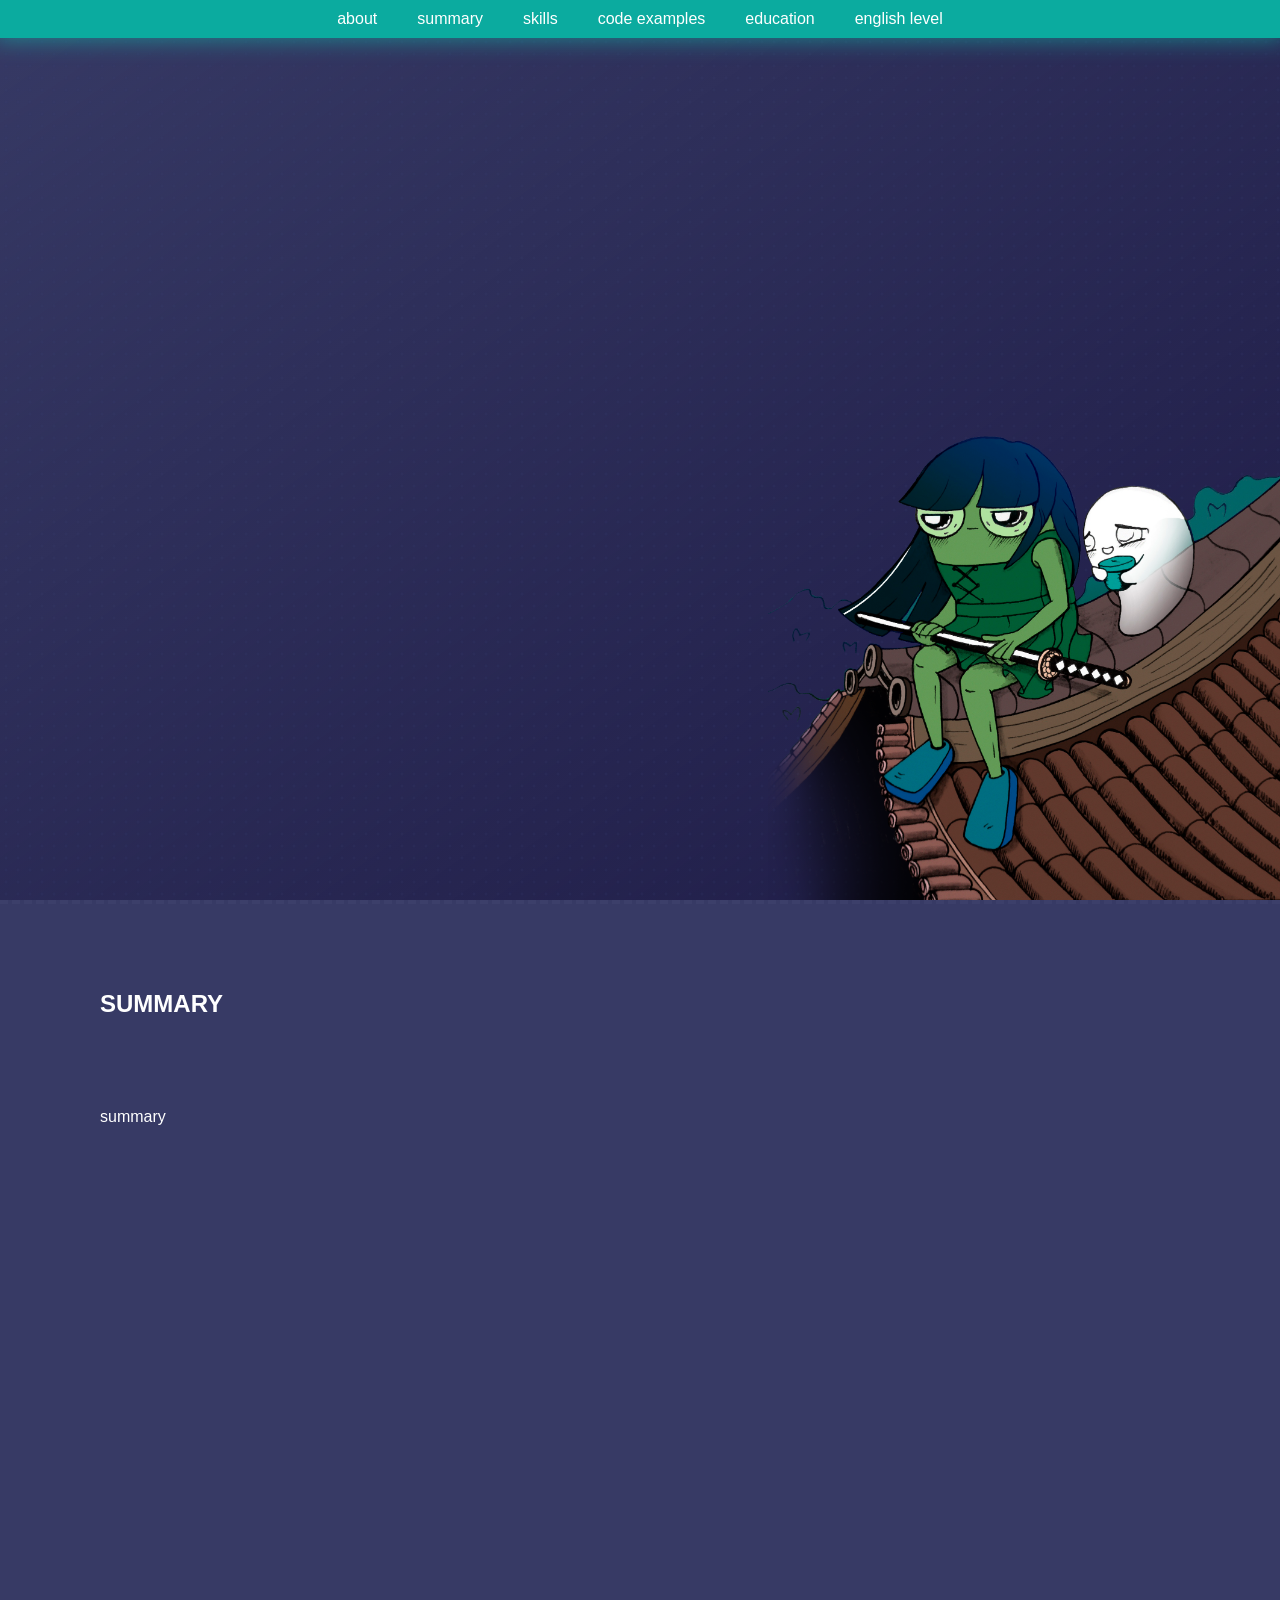
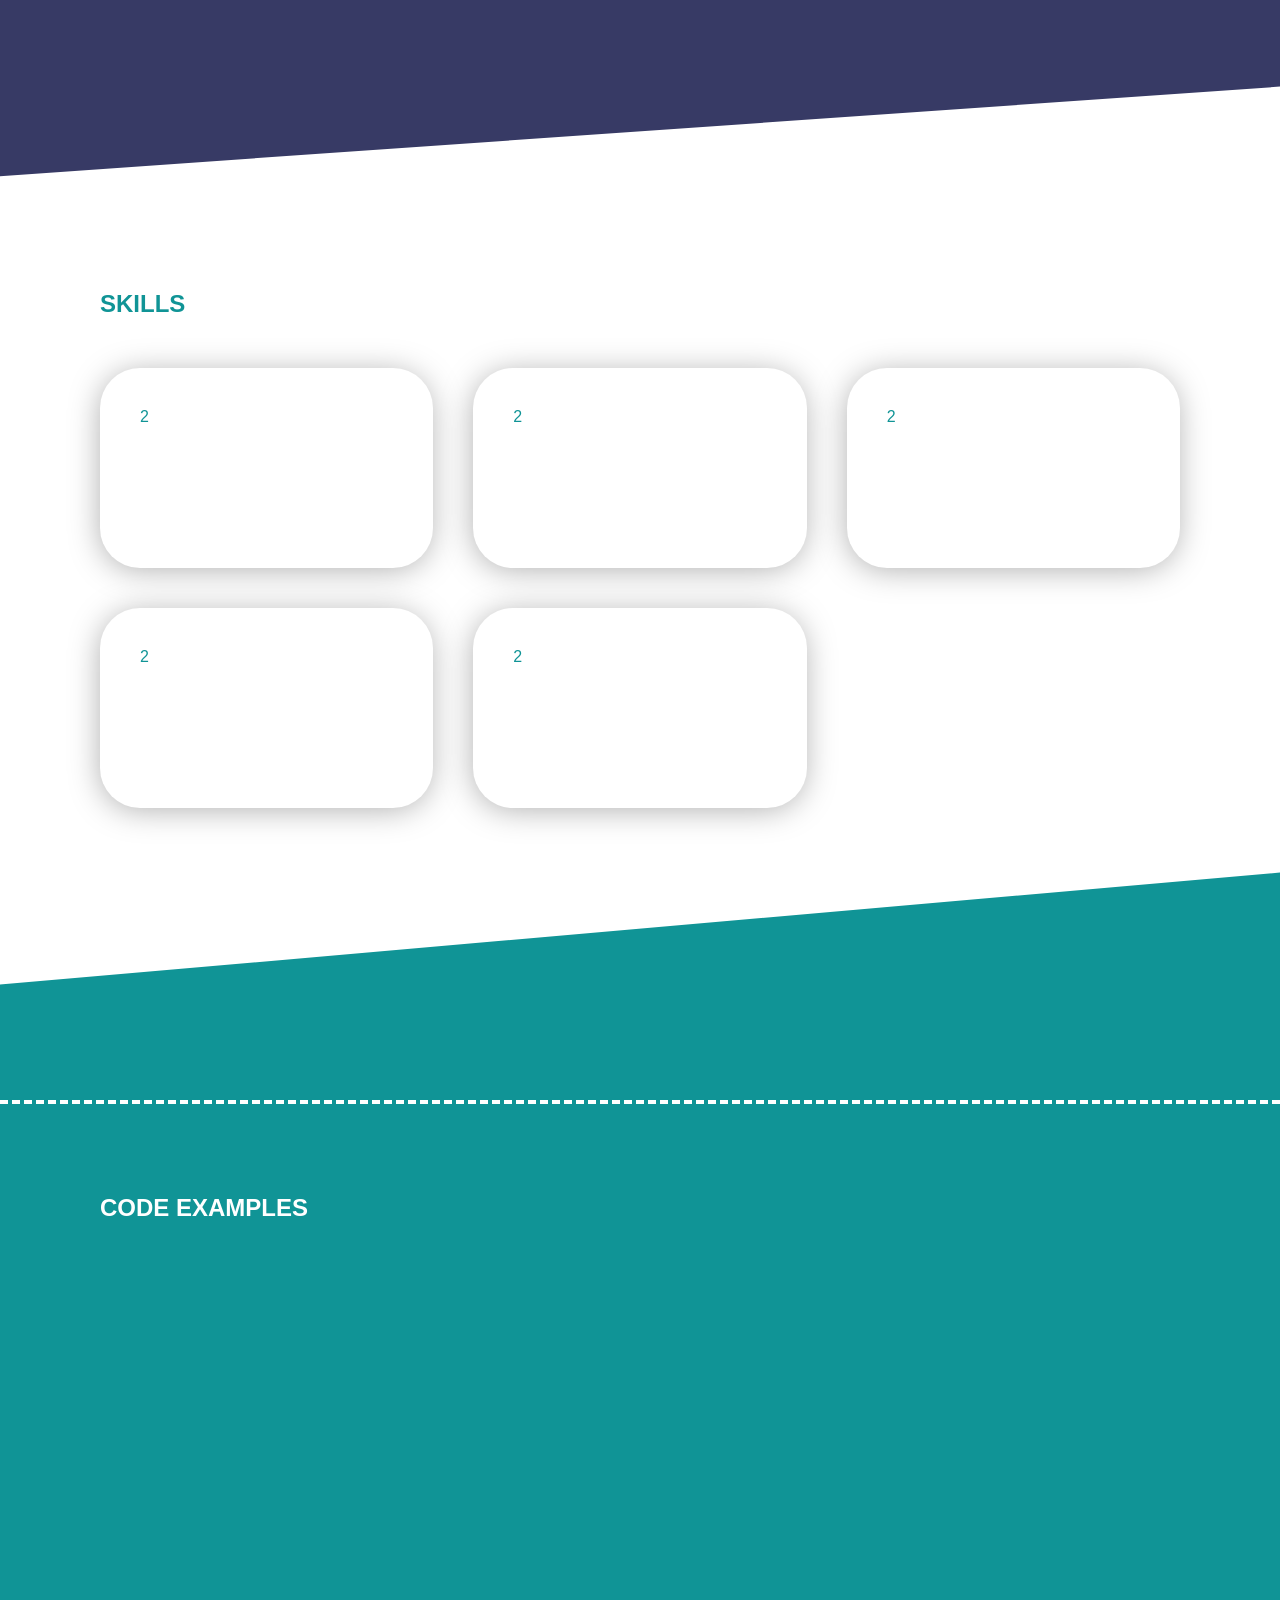
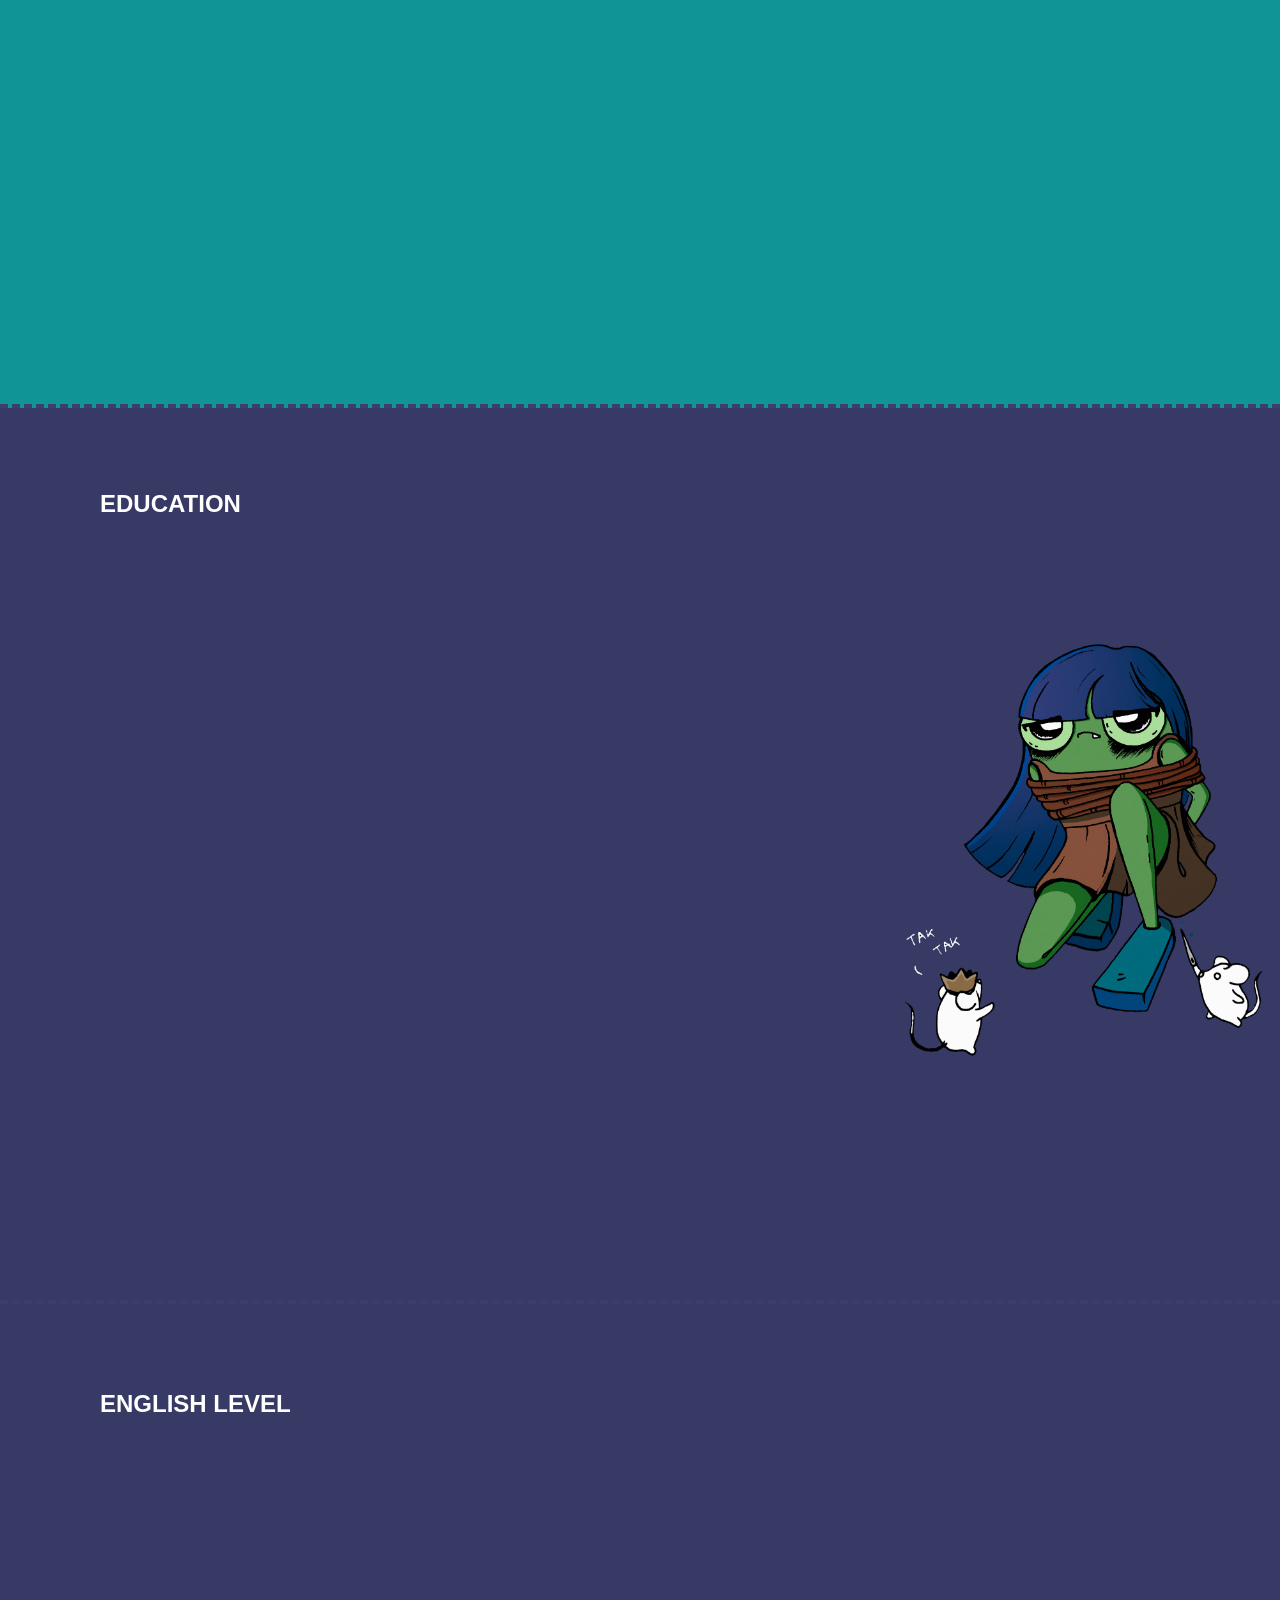
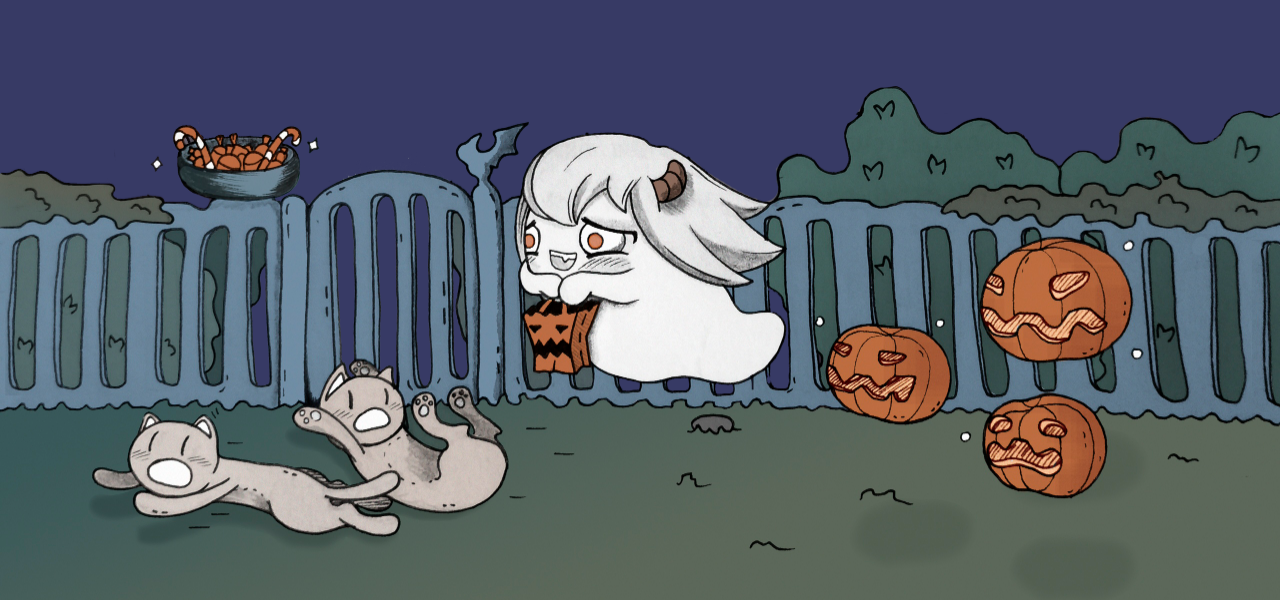
==== index.html @ 1e3cd59a "feat: create all files" ====
<!DOCTYPE html>
<html lang="en">

<head>
  <meta charset="UTF-8">
  <title>Document</title>
  <link rel="stylesheet" href="css/main.css">
  <link rel="stylesheet" href="https://use.fontawesome.com/releases/v5.7.0/css/all.css" integrity="sha384-lZN37f5QGtY3VHgisS14W3ExzMWZxybE1SJSEsQp9S+oqd12jhcu+A56Ebc1zFSJ" crossorigin="anonymous">

</head>

<body>

  <div class="wrapper">
    <menu class="main-menu">
      <a href="#about">about</a>
      <a href="#summary">summary</a>
      <a href="#skills">skills</a>
      <a href="#code-examples">code examples</a>
      <a href="#education">education</a>
      <a href="#english-level">english level</a>
    </menu>
    <a name="about">
      <section class="section section_home">

      </section>

    </a>
    
    <a name="summary">
      <section class="section section_summary" name="summary">
        <h2>summary</h2>
        <p>
          summary
        </p>
      </section>
    </a>
    
    <a name="skills">
      <section class="section section_skills">
        <h2>
          skills
        </h2>
        <ul class="skills">
          
          <li>2</li>
          <li>2</li>
          <li>2</li>
          <li>2</li>
          <li>2</li>
          
          
        </ul>
      </section>
    </a>
    
    <a name="code-examples">
      <section class="section section_code-examples">
        <h2>
          code examples
        </h2>
      </section>
    </a>

    <a name="education">
      <section class="section section_education">
        <h2>
          education
        </h2>
      </section>
    </a>

    <a name="english-level">
      <section class="section section_english-level">
        <h2>
          english level
        </h2>
      </section>
    </a>
  </div>
  <script src="js/index.js"></script>
</body>

</html>
---- css/main.css ----
* {
  margin: 0;
  padding: 0;
  font-family: sans-serif;
  list-style: none;
  text-decoration: none;
}

body {
  min-height: 100vh;
  background: #373a65;
  color: white;
}

body:after {
  content: '';
  position: fixed;
  top:0px;
  display: block;
  width: 100%;
  height: 100%;
  background-image: url(../img/i.png);
  background-size: 12px;
  opacity: 0.5;
  z-index: 0;
}

body:before {
  content: '';
  position: fixed;
  top:0px;
  display: block;
  width: 100%;
  height: 100%;
  background: linear-gradient(to top left,  #1e1b46, rgba(55, 58, 101, 0));
    z-index: 0;
}

.wrapper {
  display: grid;
  grid-template-rows: repeat(6, 100vh);
}

.section {
  position: relative;
  padding: 0px 100px;
  border-bottom: 4px dashed #3c3f6a;
  z-index: 100;
  height: 100vh;
  overflow: hidden;
}

.section h2 {
  margin-top: 90px;
  text-transform: uppercase;
  
}

.section p {
  margin-top: 90px;
}

.section_home {
  display:grid;
  grid-template-rows: 50px 10px;
  
}

.main-menu {
  background: #0bab9f;
  position: fixed;
  right: 0px;
  width: 100%;
  display: flex;
  justify-content: center;
  margin: auto;
  z-index: 5000;
  overflow: hidden;
  box-sizing: border-box;
  -webkit-box-shadow: 0px -5px 24px 6px rgba(0,0,0,0.58);
  -moz-box-shadow: 0px -5px 24px 6px rgba(0,0,0,0.58);
  box-shadow: 0px -5px 24px 6px rgba(0, 255, 213, 0.41);
  }

.main-menu a {
  color: white;
  display: inline-block;
  padding: 10px 20px;
  position: relative;
  overflow: hidden;
}

.main-menu a:hover:after{
  position: absolute;
  bottom: 0px;
  left: 0px;
  content:'';
  display: block;
  background: #00ffd5;
  width: 100%;
  height: 5px;
  
}


.section_home {
  
  background-image: url(../img/img1.png);
  background-size: 40%;
  background-repeat: no-repeat;
  background-position: right bottom;  
}



.section_summary:before{
  position: absolute;
  bottom: -92%;
  left: 0px;
  content:'';
  display: block;
  background: white;
  width: 110%;
  height: 100%;
  transform: rotate(-4deg);
  z-index: 2000;
}

.section_skills {
  position: relative;
  background: white;
  color: #109496;
  border-color: white;
}

.section_skills:after{
  position: absolute;
  bottom: -80%;
  left: -10px;
  content:'';
  display: block;
  background: #109496;
  background-size: 12px;
  background-blend-mode:exclusion;
  width: 120%;
  height: 100%;
  transform: rotate(-5deg);
  z-index: 0;
} 


.skills {
  position: relative;
  margin: auto;
  margin-top: 50px;
  display: grid;
  grid-template-columns: 1fr 1fr 1fr;
  
  column-gap: 40px;
  grid-row-gap: 40px;
  
  z-index: 1000;
}

.skills li {
  background: white;
  display: block;
  height: 200px;
  padding: 40px;
  -webkit-box-shadow: -1px 3px 33px -3px rgba(0,0,0,0.59);
  -moz-box-shadow: -1px 3px 33px -3px rgba(0,0,0,0.59);
  box-shadow: -1px 3px 33px -3px rgba(0, 0, 0, 0.35);
  border-radius: 40px;
  box-sizing: border-box;
  
}


.section_education {
  background-image: url(../img/img3.png);
  background-size: 30%;
  background-repeat: no-repeat;
  background-position: right center; 
  
 
}

.section_english-level {
  background-image: url(../img/img2.png);
  background-size: 100%;
  background-repeat: no-repeat;
  background-position: center bottom;
  border-bottom: none;
}


.section_code-examples {
  border-top: 4px dashed white;
  background: #109496;
}
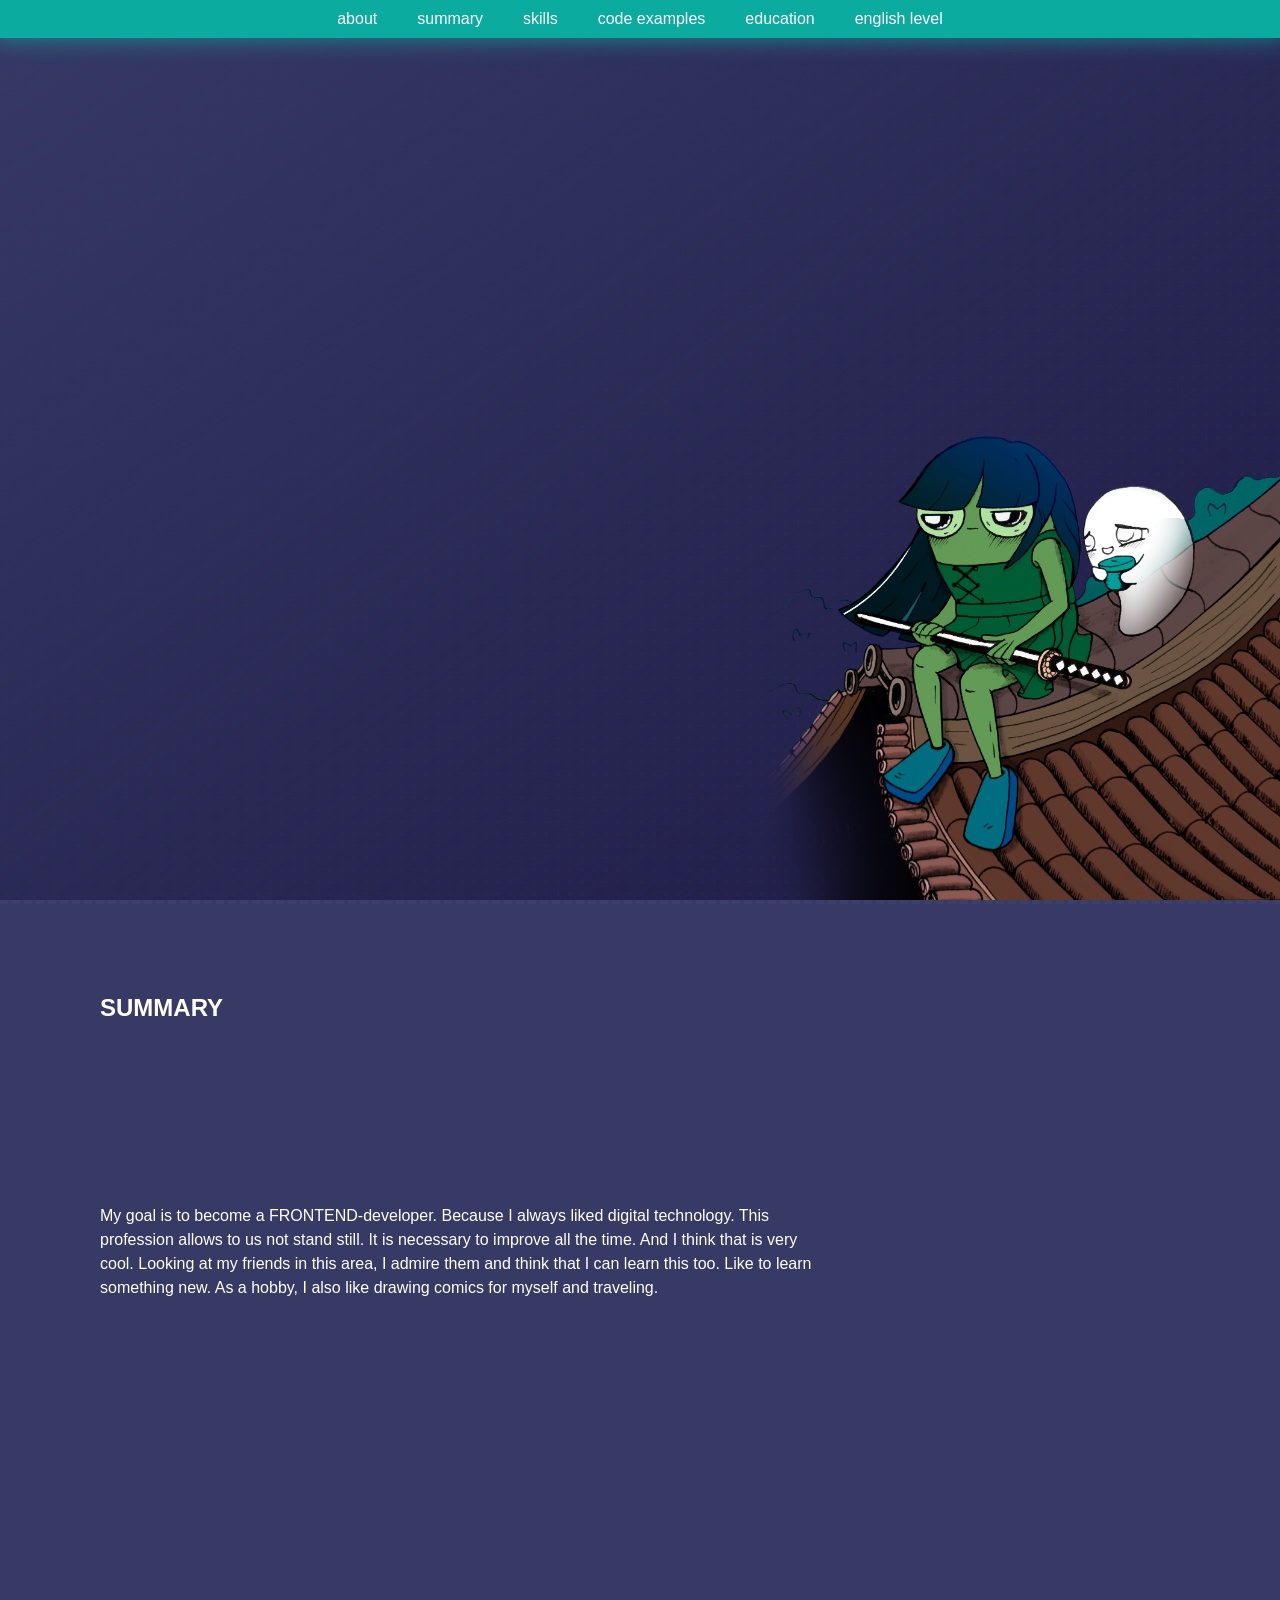
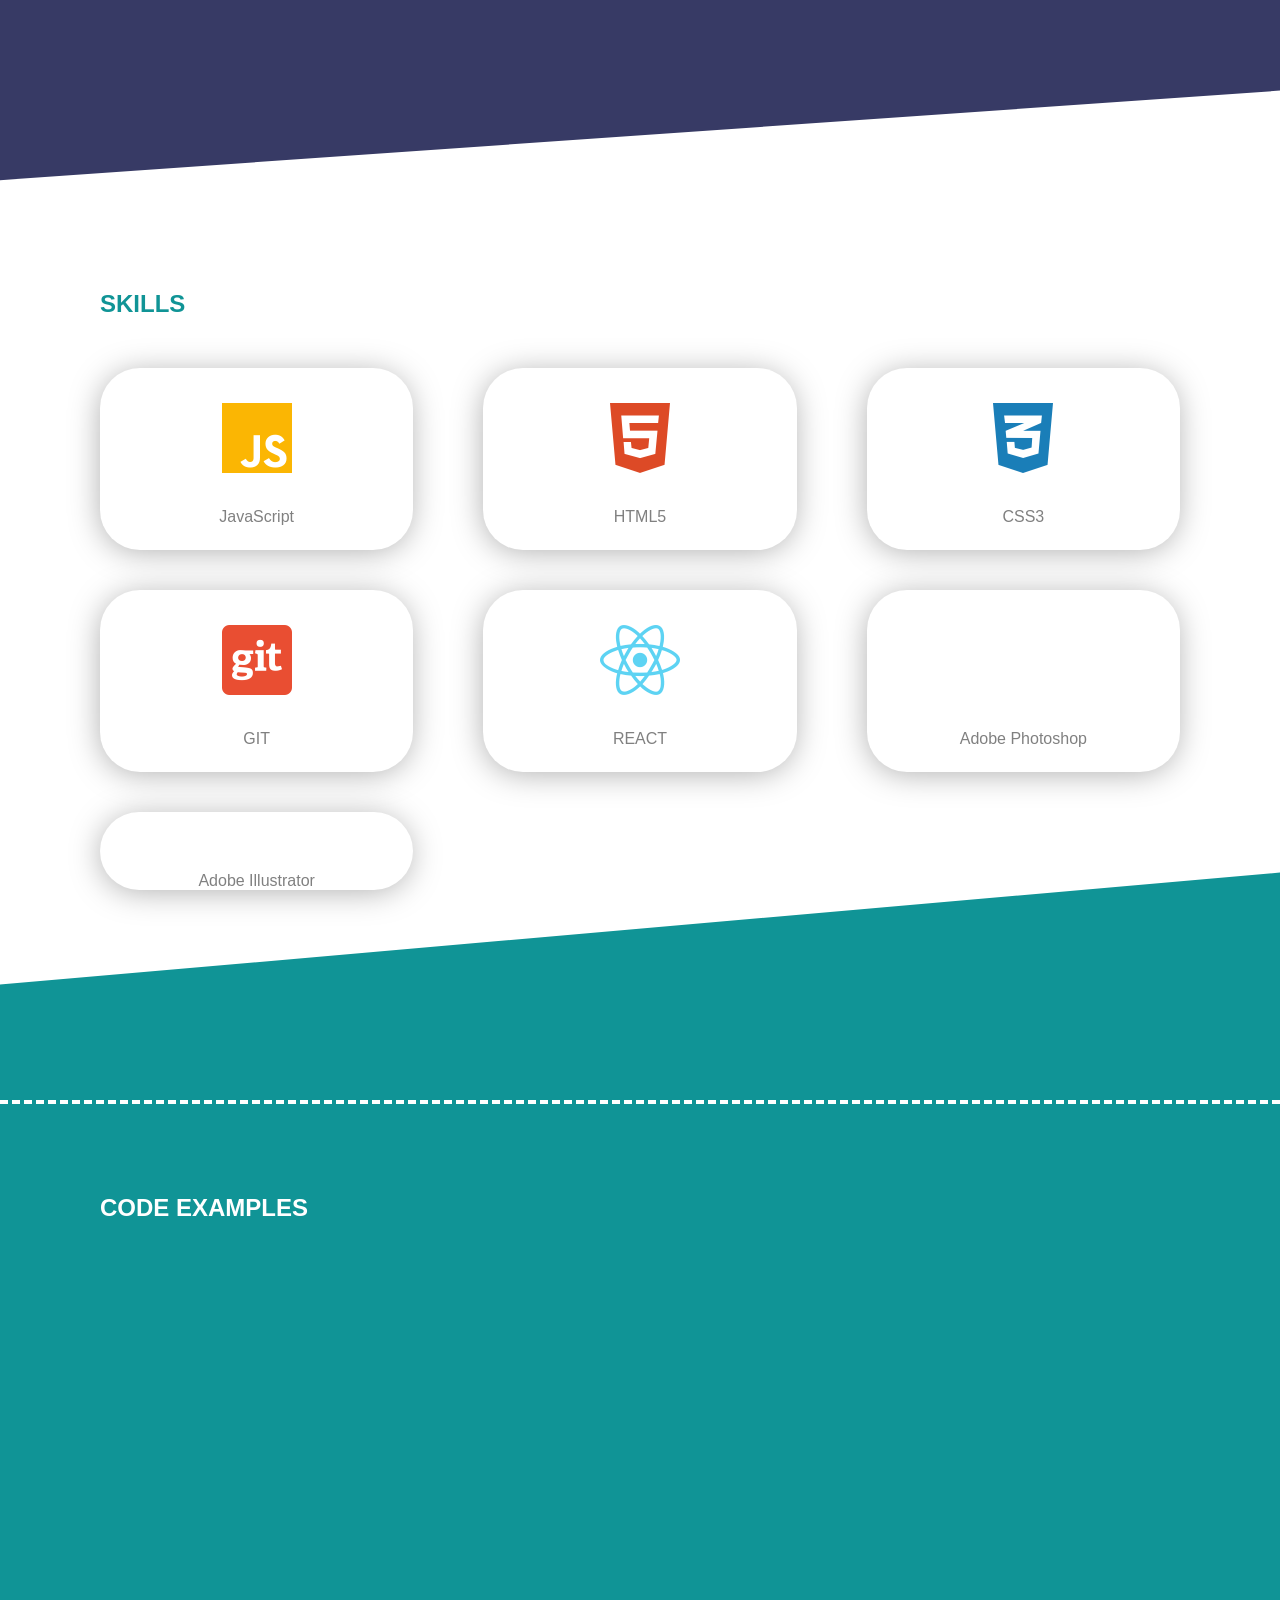
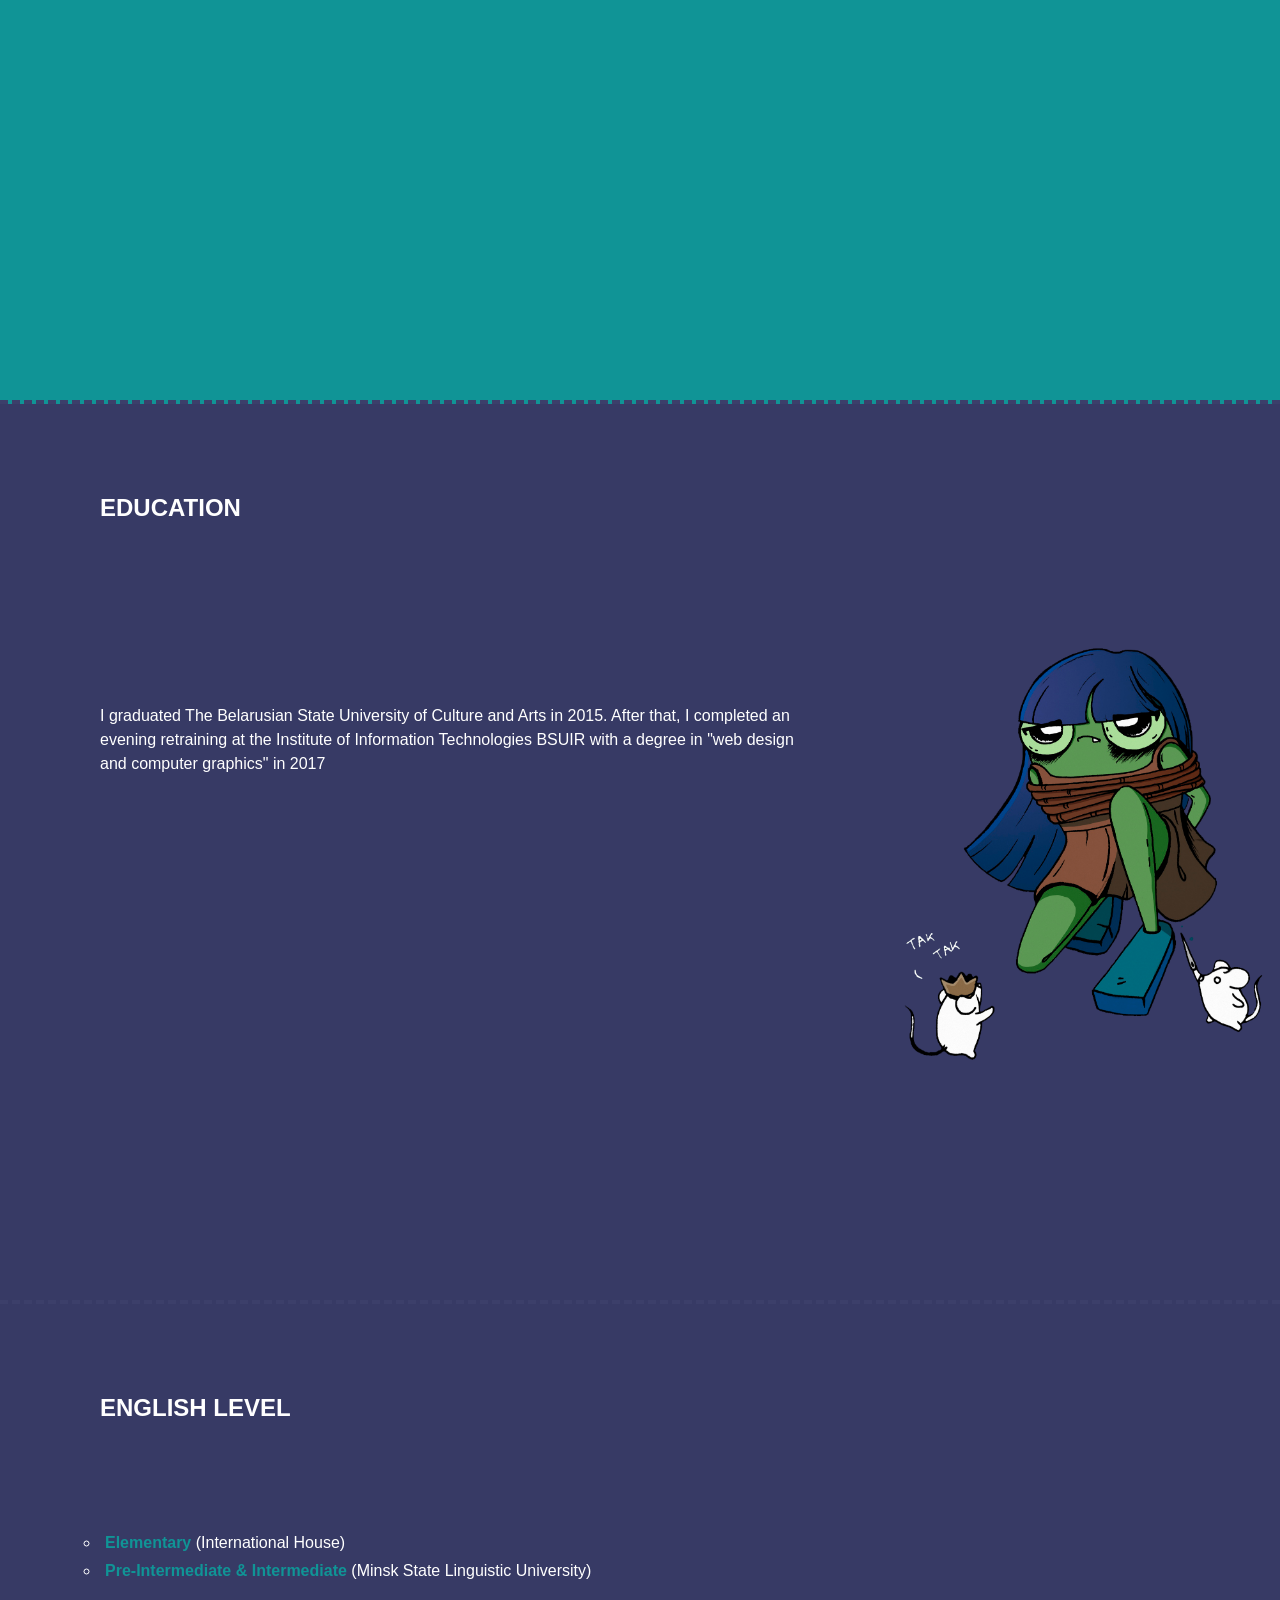
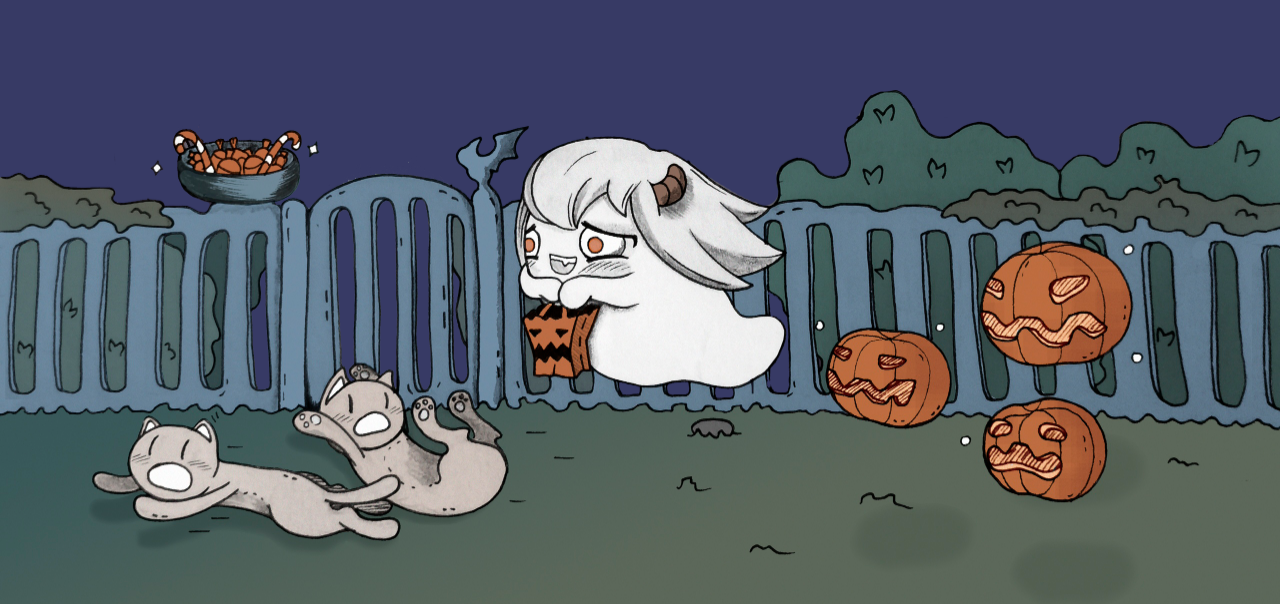
==== commit a75dd15f: "feat: add info about person" ====
--- a/index.html
+++ b/index.html
@@ -6,6 +6,7 @@
   <title>Document</title>
   <link rel="stylesheet" href="css/main.css">
   <link rel="stylesheet" href="https://use.fontawesome.com/releases/v5.7.0/css/all.css" integrity="sha384-lZN37f5QGtY3VHgisS14W3ExzMWZxybE1SJSEsQp9S+oqd12jhcu+A56Ebc1zFSJ" crossorigin="anonymous">
+  <link rel="stylesheet" href="https://use.fontawesome.com/releases/v5.7.2/css/all.css" integrity="sha384-fnmOCqbTlWIlj8LyTjo7mOUStjsKC4pOpQbqyi7RrhN7udi9RwhKkMHpvLbHG9Sr" crossorigin="anonymous">
 
 </head>
 
@@ -26,34 +27,74 @@
       </section>
 
     </a>
-    
+
     <a name="summary">
       <section class="section section_summary" name="summary">
         <h2>summary</h2>
         <p>
-          summary
+          My goal is to become a FRONTEND-developer. Because I always liked digital technology. This profession allows to us not stand still. It is necessary to improve all the time. And I think that is very cool. Looking at my friends in this area, I admire them and think that I can learn this too. Like to learn something new. As a hobby, I also like drawing comics for myself and traveling.
         </p>
       </section>
     </a>
-    
+
     <a name="skills">
       <section class="section section_skills">
         <h2>
           skills
         </h2>
         <ul class="skills">
-          
-          <li>2</li>
-          <li>2</li>
-          <li>2</li>
-          <li>2</li>
-          <li>2</li>
-          
-          
+
+          <li class="skills-li skills-js">
+            <div><i class="fab fa-js"></i>
+            </div>
+            <div>
+              <p>JavaScript</p>
+            </div>
+          </li>
+
+          <li class="skills-li skills-html5">
+            <div><i class="fab fa-html5"></i>
+            </div>
+            <div>
+              <p>HTML5</p>
+            </div>
+          </li>
+          <li class="skills-li skills-css3">
+            <div>
+              <i class="fab fa-css3-alt"></i>
+            </div>
+            <div>
+              <p>CSS3</p>
+            </div>
+          </li>
+          <li class="skills-li skills-git">
+            <div><i class="fab fa-git-square"></i></div>
+            <div>
+              <p>GIT</p>
+            </div>
+          </li>
+          <li class="skills-li skills-react">
+            <div><i class="fab fa-react"></i></div>
+            <div>
+              <p>REACT</p>
+            </div>
+          </li>
+          <li class="skills-li skills-adobeps">
+            <div><i class="fab fa-adobe "></i></div>
+            <div>
+              <p>Adobe Photoshop</p>
+            </div>
+          </li>
+          <li class="skills-li skills-adobei">
+            <div><i class="fab fa-adobe fa-adobe-i"></i></div>
+            <div>
+              <p>Adobe Illustrator</p>
+            </div>
+          </li>
         </ul>
       </section>
     </a>
-    
+
     <a name="code-examples">
       <section class="section section_code-examples">
         <h2>
@@ -67,6 +108,7 @@
         <h2>
           education
         </h2>
+        <p>I graduated The Belarusian State University of Culture and Arts in 2015. After that, I completed an evening retraining at the Institute of Information Technologies BSUIR with a degree in "web design and computer graphics" in 2017</p>
       </section>
     </a>
 
@@ -75,6 +117,10 @@
         <h2>
           english level
         </h2>
+        <ul>
+          <li> <span>Elementary</span> (International House)</li>
+          <li><span>Pre-Intermediate & Intermediate</span> (Minsk State Linguistic University)</li>
+        </ul>
       </section>
     </a>
   </div>
--- a/css/main.css
+++ b/css/main.css
@@ -38,13 +38,12 @@
 
 .wrapper {
   display: grid;
-  grid-template-rows: repeat(6, 100vh);
+  grid-template-rows: 100vh 100vh auto 100vh 100vh 10px;
 }
 
 .section {
   position: relative;
   padding: 0px 100px;
-  border-bottom: 4px dashed #3c3f6a;
   z-index: 100;
   height: 100vh;
   overflow: hidden;
@@ -54,10 +53,6 @@
   margin-top: 90px;
   text-transform: uppercase;
   
-}
-
-.section p {
-  margin-top: 90px;
 }
 
 .section_home {
@@ -112,6 +107,24 @@
 }
 
 
+.section_summary {
+  display: grid;
+  grid-template-columns: 2fr 1fr;
+  grid-template-rows: 1fr 2fr;
+  border-top: 4px dashed #3c3f6a;
+  grid-template-areas: 
+    "h h" 
+    "p .";
+}
+
+.section_summary h2 {
+  grid-area: h;
+}
+
+.section_summary p {
+  grid-area: p;
+  line-height: 1.5;
+}
 
 .section_summary:before{
   position: absolute;
@@ -131,6 +144,7 @@
   background: white;
   color: #109496;
   border-color: white;
+  height: 900px;
 }
 
 .section_skills:after{
@@ -156,34 +170,123 @@
   display: grid;
   grid-template-columns: 1fr 1fr 1fr;
   
-  column-gap: 40px;
+  column-gap: 70px;
   grid-row-gap: 40px;
   
   z-index: 1000;
 }
 
-.skills li {
+.skills-li {
+  overflow: hidden;
   background: white;
-  display: block;
-  height: 200px;
-  padding: 40px;
-  -webkit-box-shadow: -1px 3px 33px -3px rgba(0,0,0,0.59);
-  -moz-box-shadow: -1px 3px 33px -3px rgba(0,0,0,0.59);
+  display: grid;
+  grid-template-columns: 1fr;
+  grid-template-rows: 1fr 0.3fr;
+  justify-content: center;
   box-shadow: -1px 3px 33px -3px rgba(0, 0, 0, 0.35);
   border-radius: 40px;
   box-sizing: border-box;
-  
-}
-
+  cursor: pointer;
+}
+
+.skills-js:hover {
+  box-shadow: -1px 3px 33px -3px #fbb603;
+}
+
+.skills-html5:hover {
+  box-shadow: -1px 3px 33px -3px #dd4a26;
+}
+
+
+.skills-css3:hover {
+  box-shadow: -1px 3px 33px -3px #1a7eb8;
+}
+
+.skills-git:hover {
+  box-shadow: -1px 3px 33px -3px #e94e32;
+}
+
+.skills-react:hover {
+  box-shadow: -1px 3px 33px -3px #5dd3f3;
+}
+
+.skills-adobeps:hover {
+  box-shadow: -1px 3px 33px -3px #29c6eb;
+}
+
+
+.skills-adobei:hover {
+  box-shadow: -1px 3px 33px -3px #f67802;;
+}
+
+
+
+.skills-li div {
+  display: grid;
+  justify-content: center;
+}
+
+.skills i {
+  font-size: 5em;
+  padding: 30px 0px;
+}
+
+.skills p { 
+  color: gray;
+}
+
+
+.skills .fa-js {
+  color: #fbb603;
+}
+
+.skills .fa-html5 {
+  color: #dd4a26;
+}
+
+.skills .fa-css3-alt {
+  color: #1a7eb8;
+}
+
+.skills .fa-git-square {
+  color: #e94e32;
+}
+.skills .fa-react {
+  color: #5dd3f3;
+}
+
+.fa-adobe {
+  color: #29c6eb;
+}
+
+
+.fa-adobe-i {
+  color: #f67802;
+}
 
 .section_education {
   background-image: url(../img/img3.png);
   background-size: 30%;
   background-repeat: no-repeat;
   background-position: right center; 
-  
- 
-}
+  display: grid;
+  grid-template-columns: 2fr 1fr;
+  grid-template-rows: 1fr 2fr;
+  border-top: 4px dashed #3c3f6a;
+  grid-template-areas: 
+    "h h" 
+    "p .";
+}
+
+.section_education h2 {
+  grid-area: h;
+}
+
+.section_education p {
+  grid-area: p;
+  line-height: 1.5;
+}
+
 
 .section_english-level {
   background-image: url(../img/img2.png);
@@ -191,7 +294,38 @@
   background-repeat: no-repeat;
   background-position: center bottom;
   border-bottom: none;
-}
+  border-top: 4px dashed #3c3f6a;
+  display: grid;
+  grid-template-columns: 2fr 1fr;
+  grid-template-rows: 1fr 3fr;
+  border-top: 4px dashed #3c3f6a;
+  grid-template-areas: 
+    "h h" 
+    "ul .";
+}
+
+.section_english-level h2 {
+  grid-area: h;
+}
+
+.section_english-level ul {
+  grid-area: ul;
+}
+
+.section_english-level li {
+  
+  list-style: circle;
+  padding: 5px; 
+}
+
+.section_english-level li span {
+  
+  color: #109496;
+  font-weight: 900;
+}
+
+
+
 
 
 .section_code-examples {
@@ -201,5 +335,42 @@
 
 
 
-
-
+@media screen and (max-width: 800px) {
+    .section {
+  padding: 0px 50px;
+}
+  
+  .skills {
+    grid-template-columns: 1fr 1fr ;
+  }
+  
+  .section_skills {
+ 
+  height: 1100px;
+}
+  
+}
+
+
+@media screen and (max-width: 600px) {
+  
+
+  
+  .skills {
+    grid-template-columns: 1fr ;
+  }
+  
+  .section_skills {
+ 
+  height: 1750px;
+}
+  
+  .section {
+  padding: 0px 50px;
+}
+  
+}
+
+
+
+
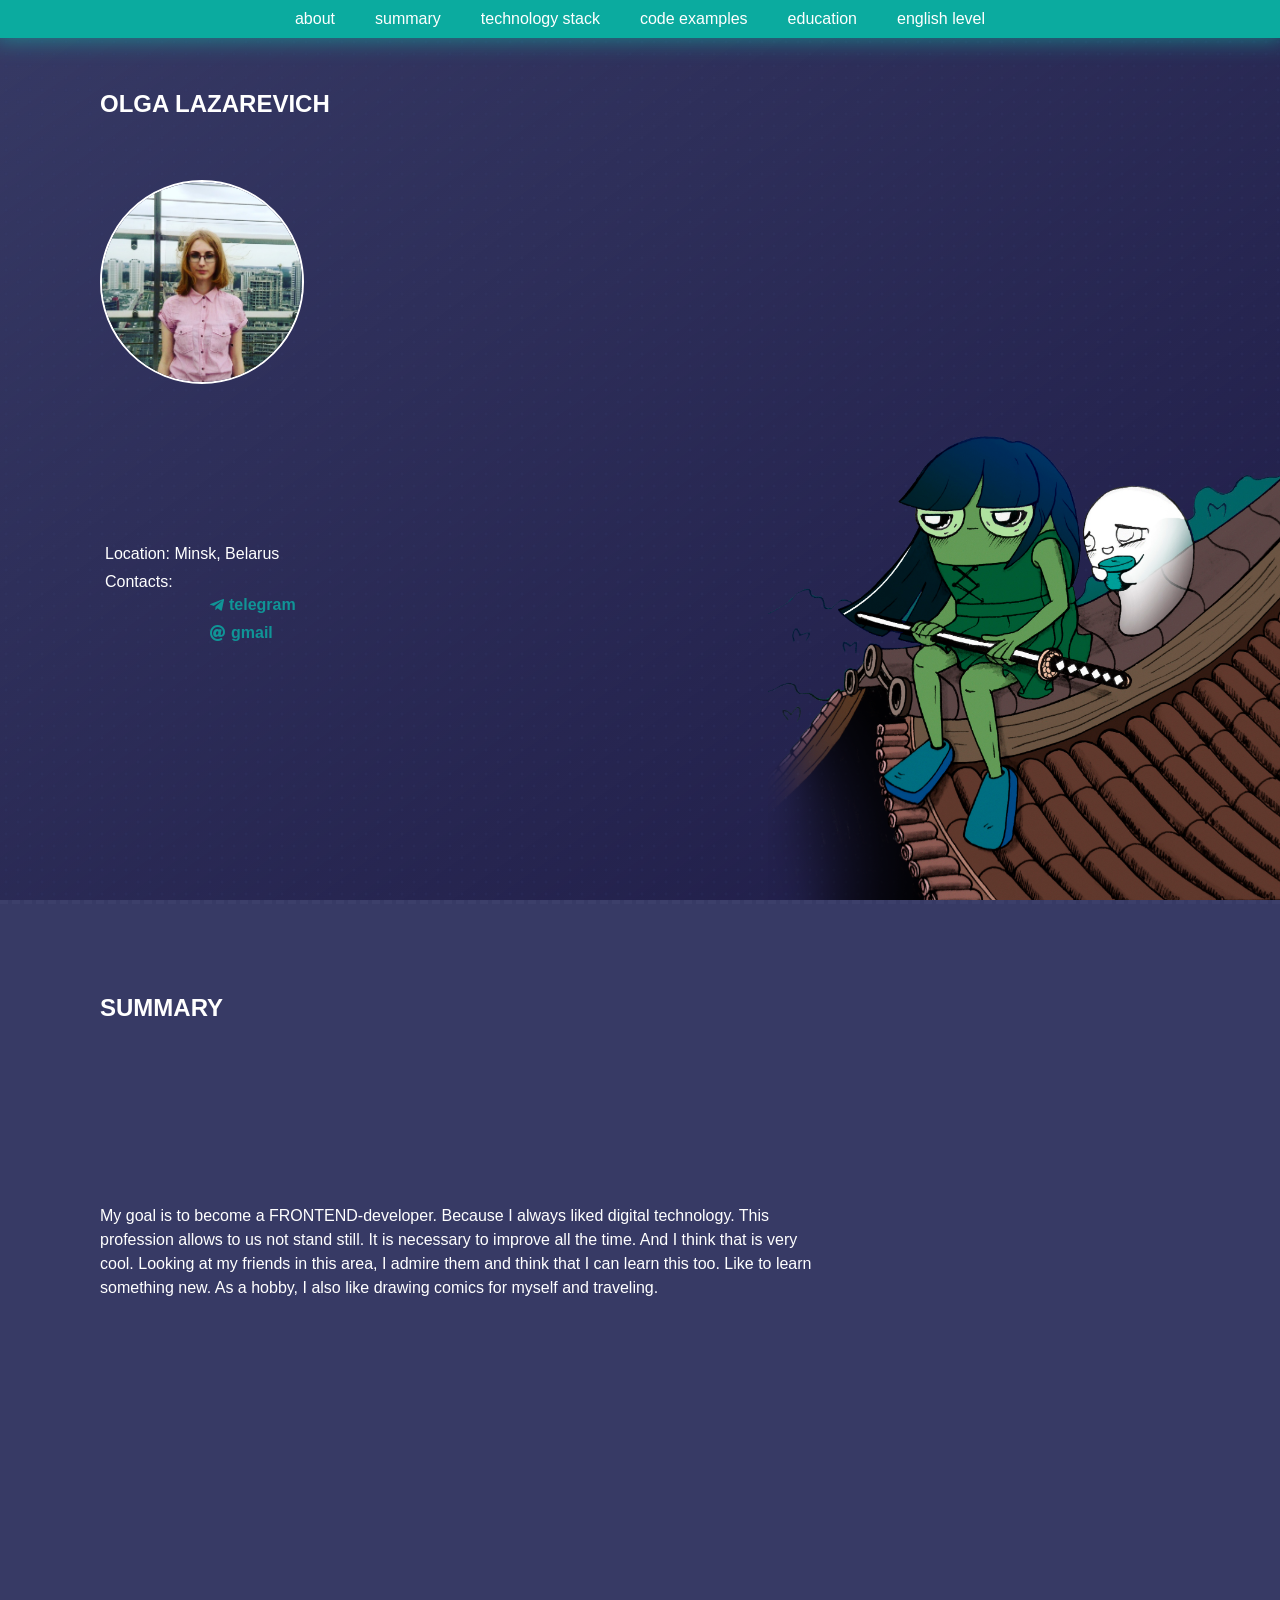
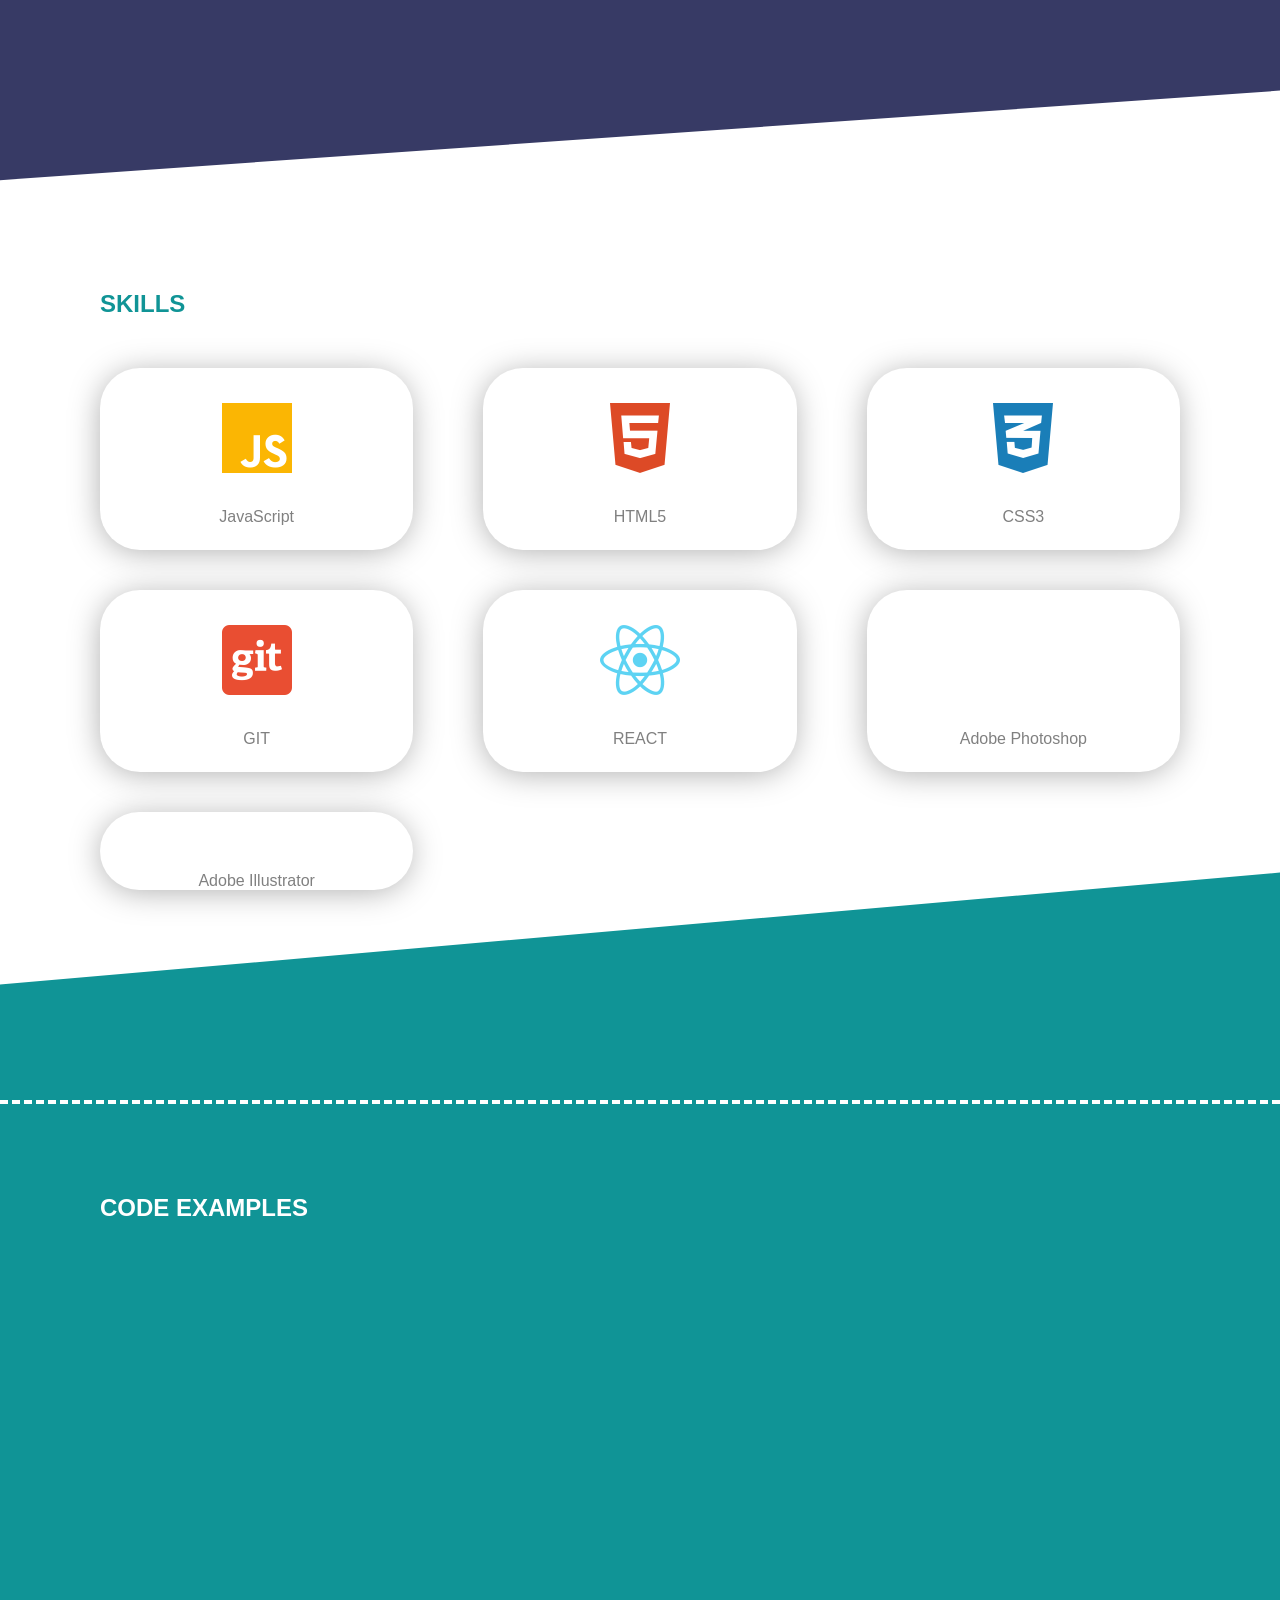
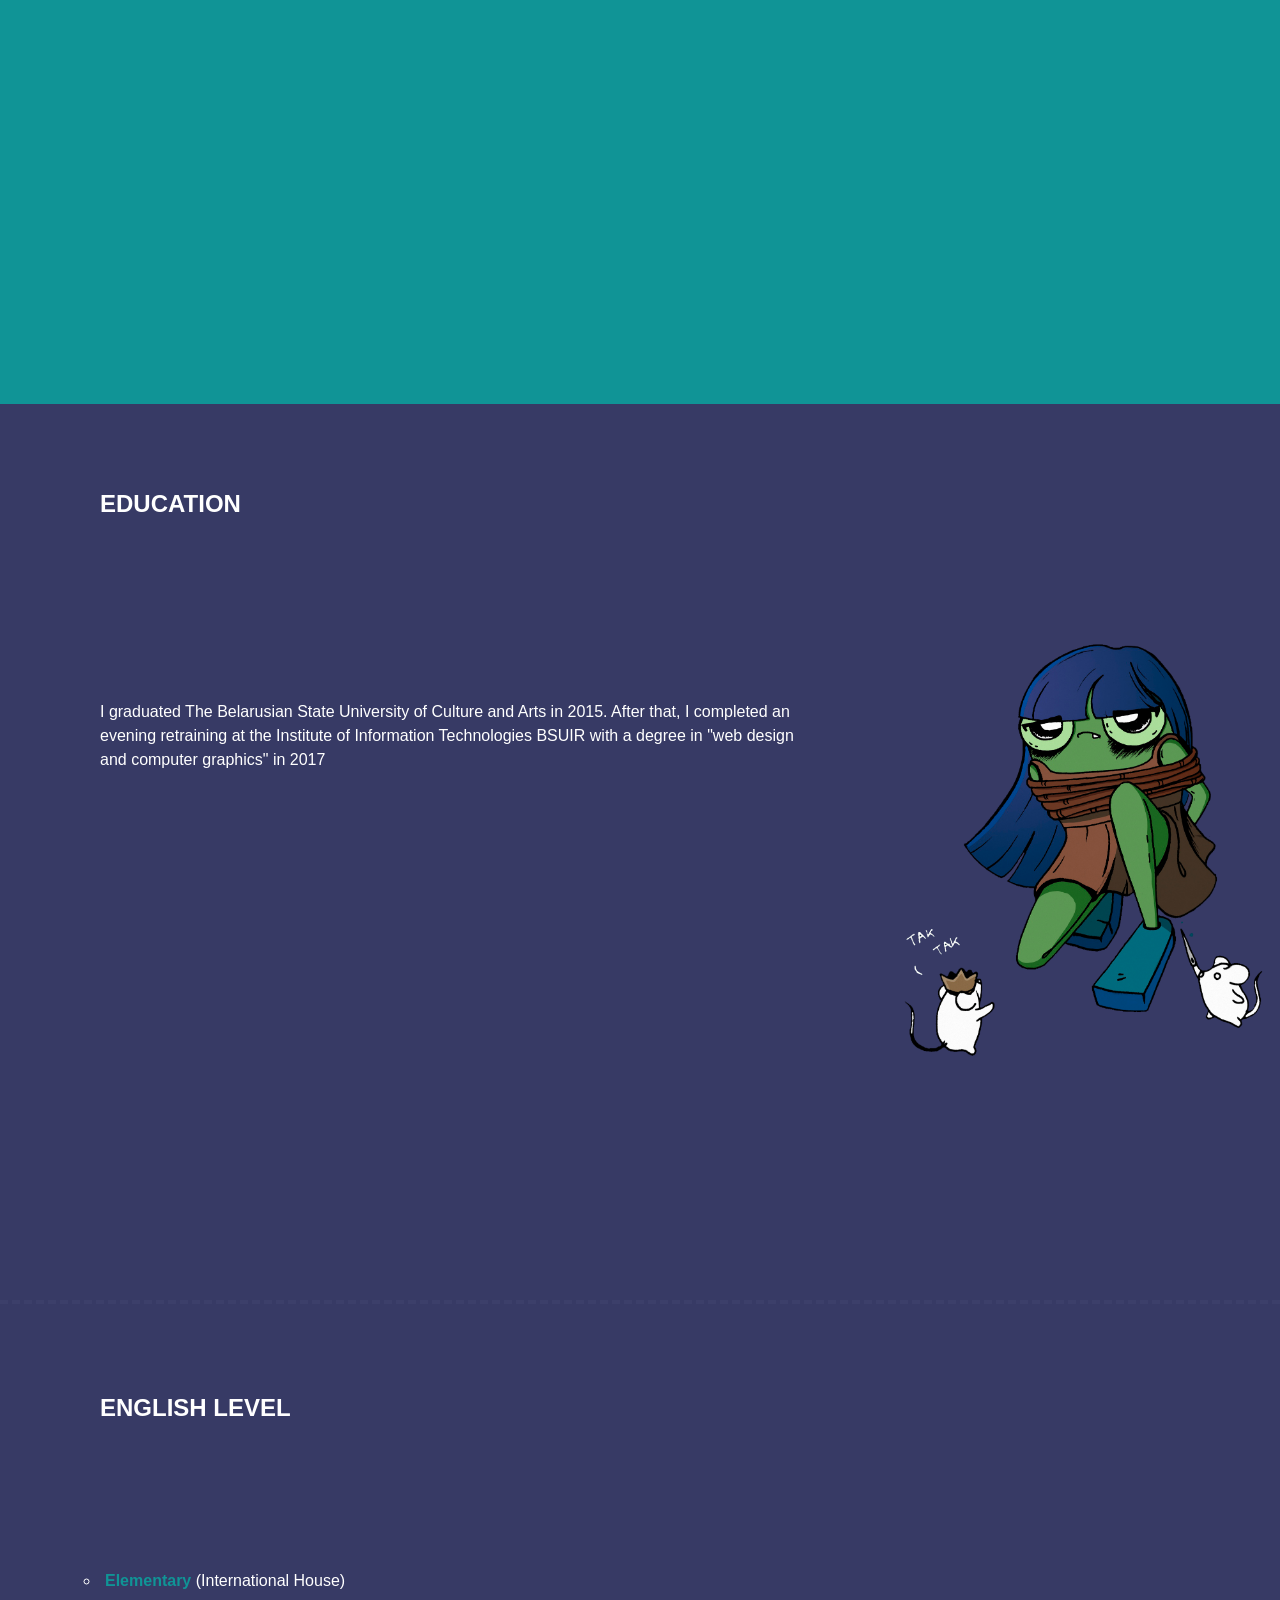
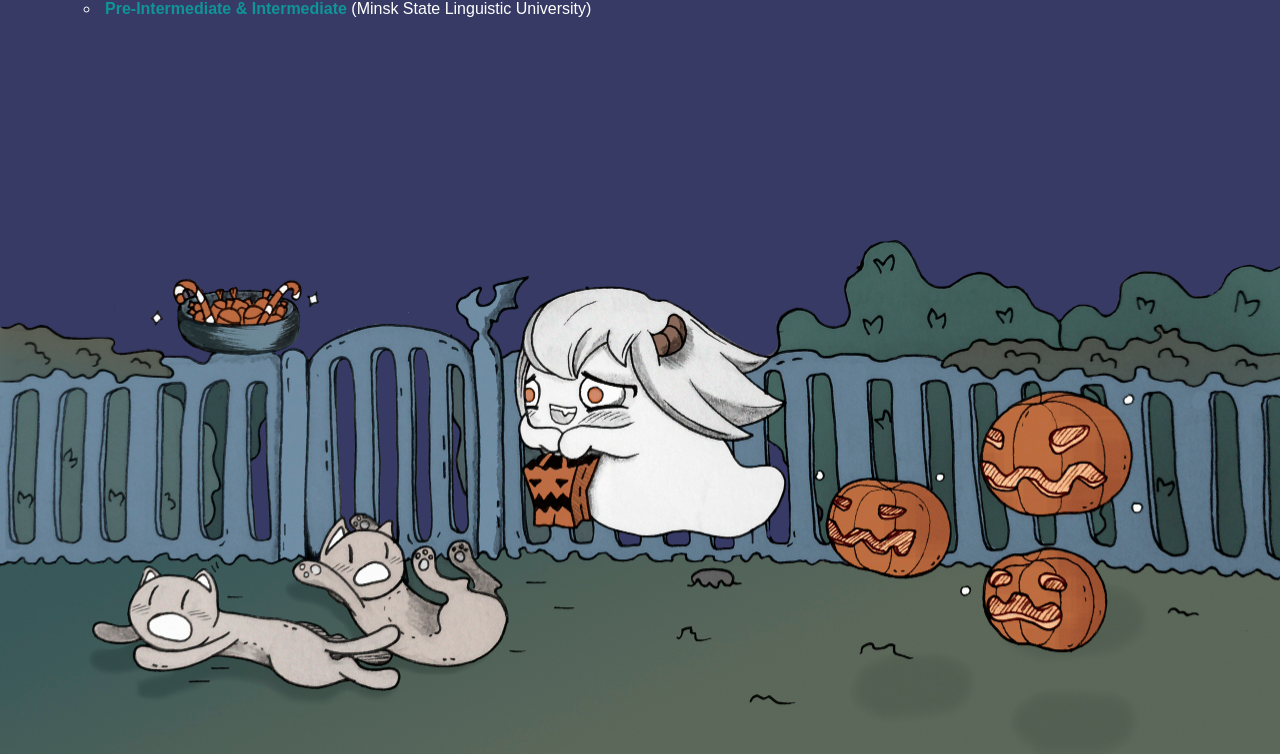
==== commit 4272e190: "style: add some style" ====
--- a/index.html
+++ b/index.html
@@ -4,6 +4,7 @@
 <head>
   <meta charset="UTF-8">
   <title>Document</title>
+  <meta name="viewport" content="width=device-width, initial-scale=1">
   <link rel="stylesheet" href="css/main.css">
   <link rel="stylesheet" href="https://use.fontawesome.com/releases/v5.7.0/css/all.css" integrity="sha384-lZN37f5QGtY3VHgisS14W3ExzMWZxybE1SJSEsQp9S+oqd12jhcu+A56Ebc1zFSJ" crossorigin="anonymous">
   <link rel="stylesheet" href="https://use.fontawesome.com/releases/v5.7.2/css/all.css" integrity="sha384-fnmOCqbTlWIlj8LyTjo7mOUStjsKC4pOpQbqyi7RrhN7udi9RwhKkMHpvLbHG9Sr" crossorigin="anonymous">
@@ -16,14 +17,31 @@
     <menu class="main-menu">
       <a href="#about">about</a>
       <a href="#summary">summary</a>
-      <a href="#skills">skills</a>
+      <a href="#technology_stack">technology stack</a>
       <a href="#code-examples">code examples</a>
       <a href="#education">education</a>
       <a href="#english-level">english level</a>
     </menu>
     <a name="about">
       <section class="section section_home">
-
+      
+      
+      <img src="./img/avatar.jpg" alt="" width="200">
+      
+      <h2>Olga Lazarevich</h2>
+      
+      <ul>
+        
+        <li>Location: <span>Minsk, Belarus</span></li>
+        <li>Contacts:
+          <ul class="contact">
+            <li><i class="fab fa-telegram-plane"></i>  telegram</li>
+            <li><i class="fas fa-at"></i>   gmail</li>
+          </ul>
+        
+        </li>
+        
+      </ul>
       </section>
 
     </a>
@@ -37,7 +55,7 @@
       </section>
     </a>
 
-    <a name="skills">
+    <a name="technology_stack">
       <section class="section section_skills">
         <h2>
           skills
--- a/css/main.css
+++ b/css/main.css
@@ -38,7 +38,7 @@
 
 .wrapper {
   display: grid;
-  grid-template-rows: 100vh 100vh auto 100vh 100vh 10px;
+  grid-template-rows: 100vh 100vh auto 100vh 100vh 100vh;
 }
 
 .section {
@@ -57,9 +57,57 @@
 
 .section_home {
   display:grid;
-  grid-template-rows: 50px 10px;
-  
-}
+  grid-template-rows: auto auto;
+  grid-template-columns: 1fr 1fr 1fr;
+  grid-template-rows: 1fr 2fr 2fr;
+  grid-template-areas: 
+    
+    "h2 . ."
+    "img . ."
+    "ul . .";
+  
+}
+
+.section_home img {
+  border: 2px solid white ;
+  border-radius: 50%;
+  margin: 0px;
+  padding: 0px;
+  grid-area: img;
+}
+
+.section_home h2 {
+ grid-area: h2;
+  margin-bottom: 40px;
+ 
+}
+
+.section_home ul {
+  
+   grid-area: ul;
+  
+}
+.section_home li {
+  
+  padding: 5px;
+}
+
+.contact {
+ margin-left: 100px;
+}
+
+.contact li {
+ display: flex;
+ align-items: center;
+  color: #109496;
+  font-weight: 900;
+}
+
+.contact li i {padding-right: 5px;}
+
+
+
+
 
 .main-menu {
   background: #0bab9f;
@@ -272,7 +320,6 @@
   display: grid;
   grid-template-columns: 2fr 1fr;
   grid-template-rows: 1fr 2fr;
-  border-top: 4px dashed #3c3f6a;
   grid-template-areas: 
     "h h" 
     "p .";
@@ -302,6 +349,8 @@
   grid-template-areas: 
     "h h" 
     "ul .";
+  
+  height: calc(100vh + 150px);
 }
 
 .section_english-level h2 {
@@ -347,7 +396,31 @@
   .section_skills {
  
   height: 1100px;
-}
+  }
+  
+  .section_english-level {
+  
+   height: calc(100vh);
+  }
+  
+   .section_summary {
+  grid-template-areas: 
+    "h h" 
+    "p p";
+}
+  
+  .section_home {
+ 
+  grid-template-areas: 
+    "h2 h2 h2"
+    ". img ."
+    "ul . .";
+  }
+  
+  .section_home h2 {
+    text-align: center;
+    margin-bottom: 20px;
+  }
   
 }
 
@@ -363,14 +436,67 @@
   .section_skills {
  
   height: 1750px;
-}
+  }
   
   .section {
-  padding: 0px 50px;
-}
-  
-}
-
-
-
-
+    padding: 0px 50px;
+  }
+  .section_english-level {
+  
+   height: calc(100vh);
+  }
+  
+  .section_home {
+ 
+  grid-template-areas: 
+    "h2 h2 h2"
+    ". img ."
+    "ul . .";
+  }
+  
+  .section_home h2 {
+    text-align: center;
+    margin-bottom: 20px;
+  }
+  
+  .main-menu {
+   display: grid;
+   grid-template-columns: 1fr 1fr 1fr;
+    justify-content: center;
+  }
+  
+  .main-menu a {
+    padding: 5px 20px;
+    list-style: circle;
+    font-size: 0.8em;
+    text-align: center;
+  }
+
+  
+  .section_english-level {
+ 
+  grid-template-areas: 
+    "h h" 
+    "ul ul";
+}
+  
+  .section_education {
+  background-size: 40%;
+  background-position: right 90%; 
+  grid-template-areas: 
+    "h h" 
+    "p p";
+}
+  
+  
+  .section_summary {
+  grid-template-areas: 
+    "h h" 
+    "p p";
+}
+  
+}
+
+
+
+
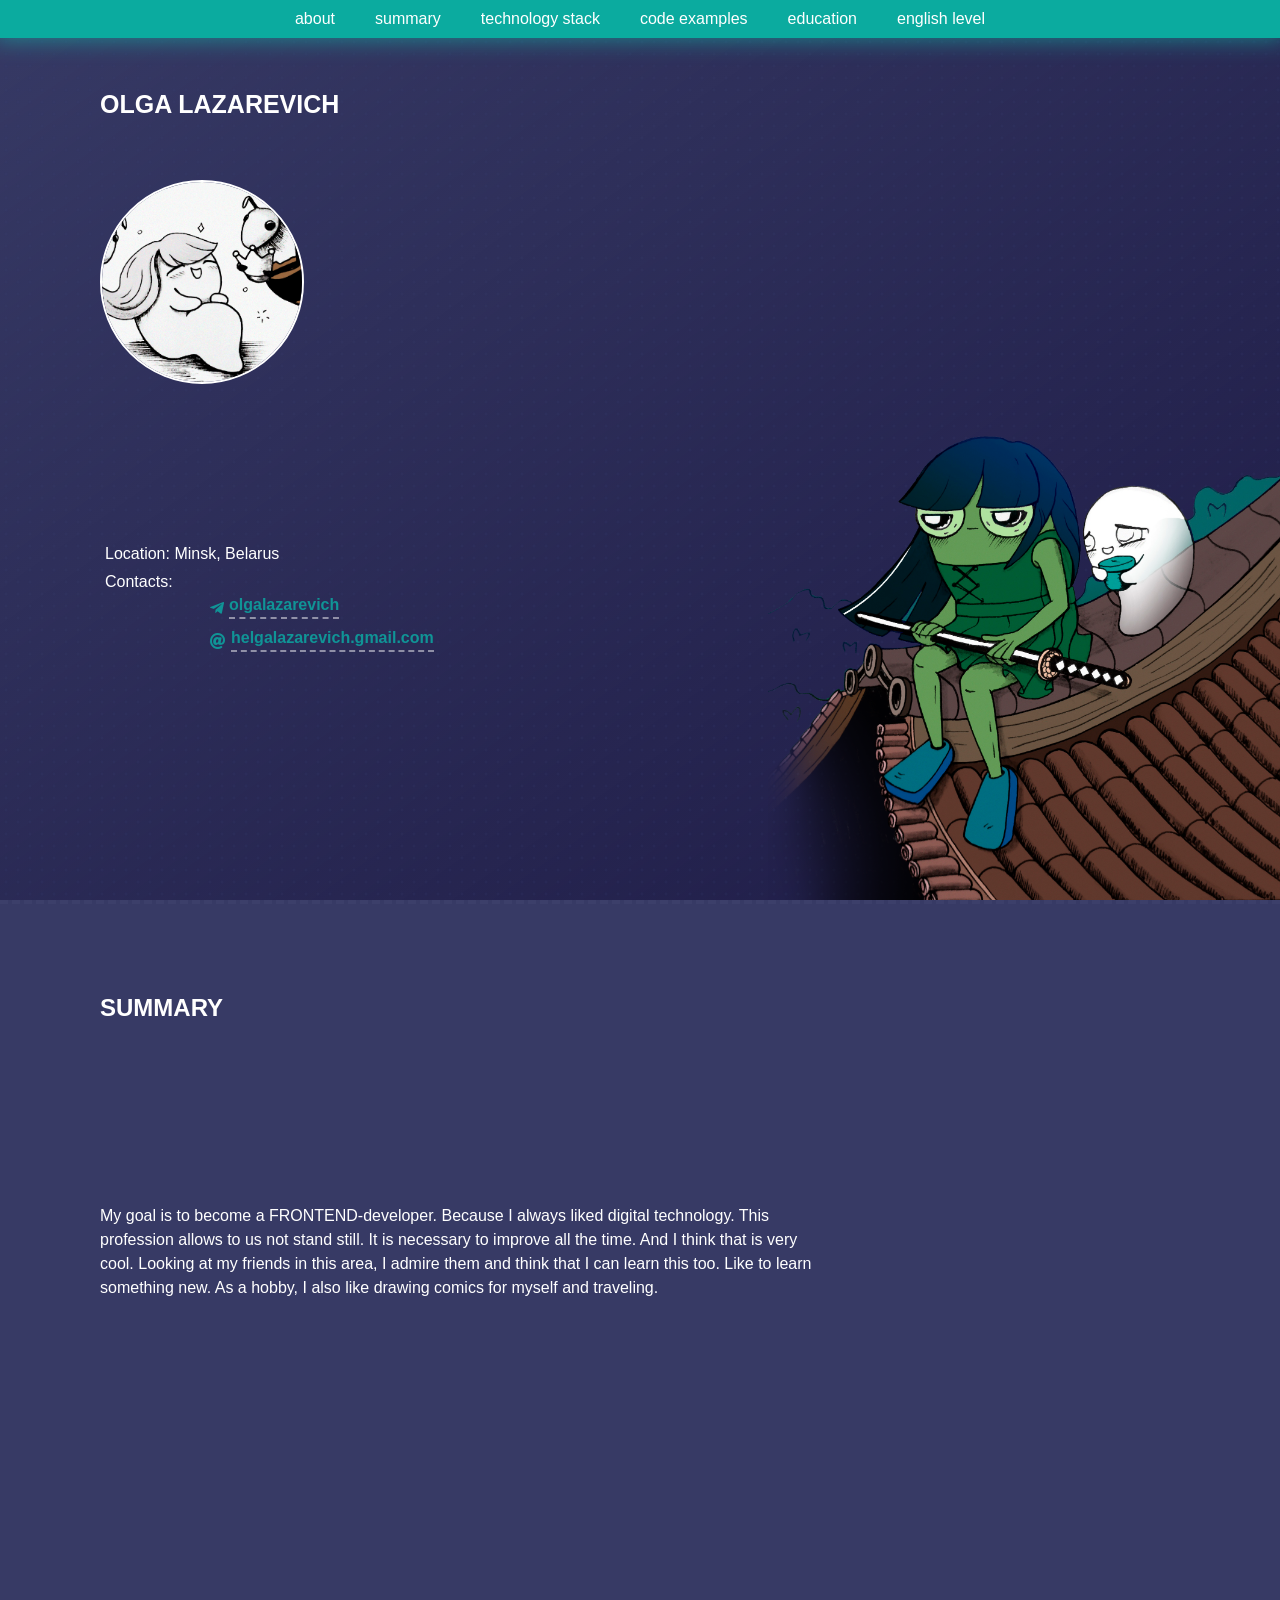
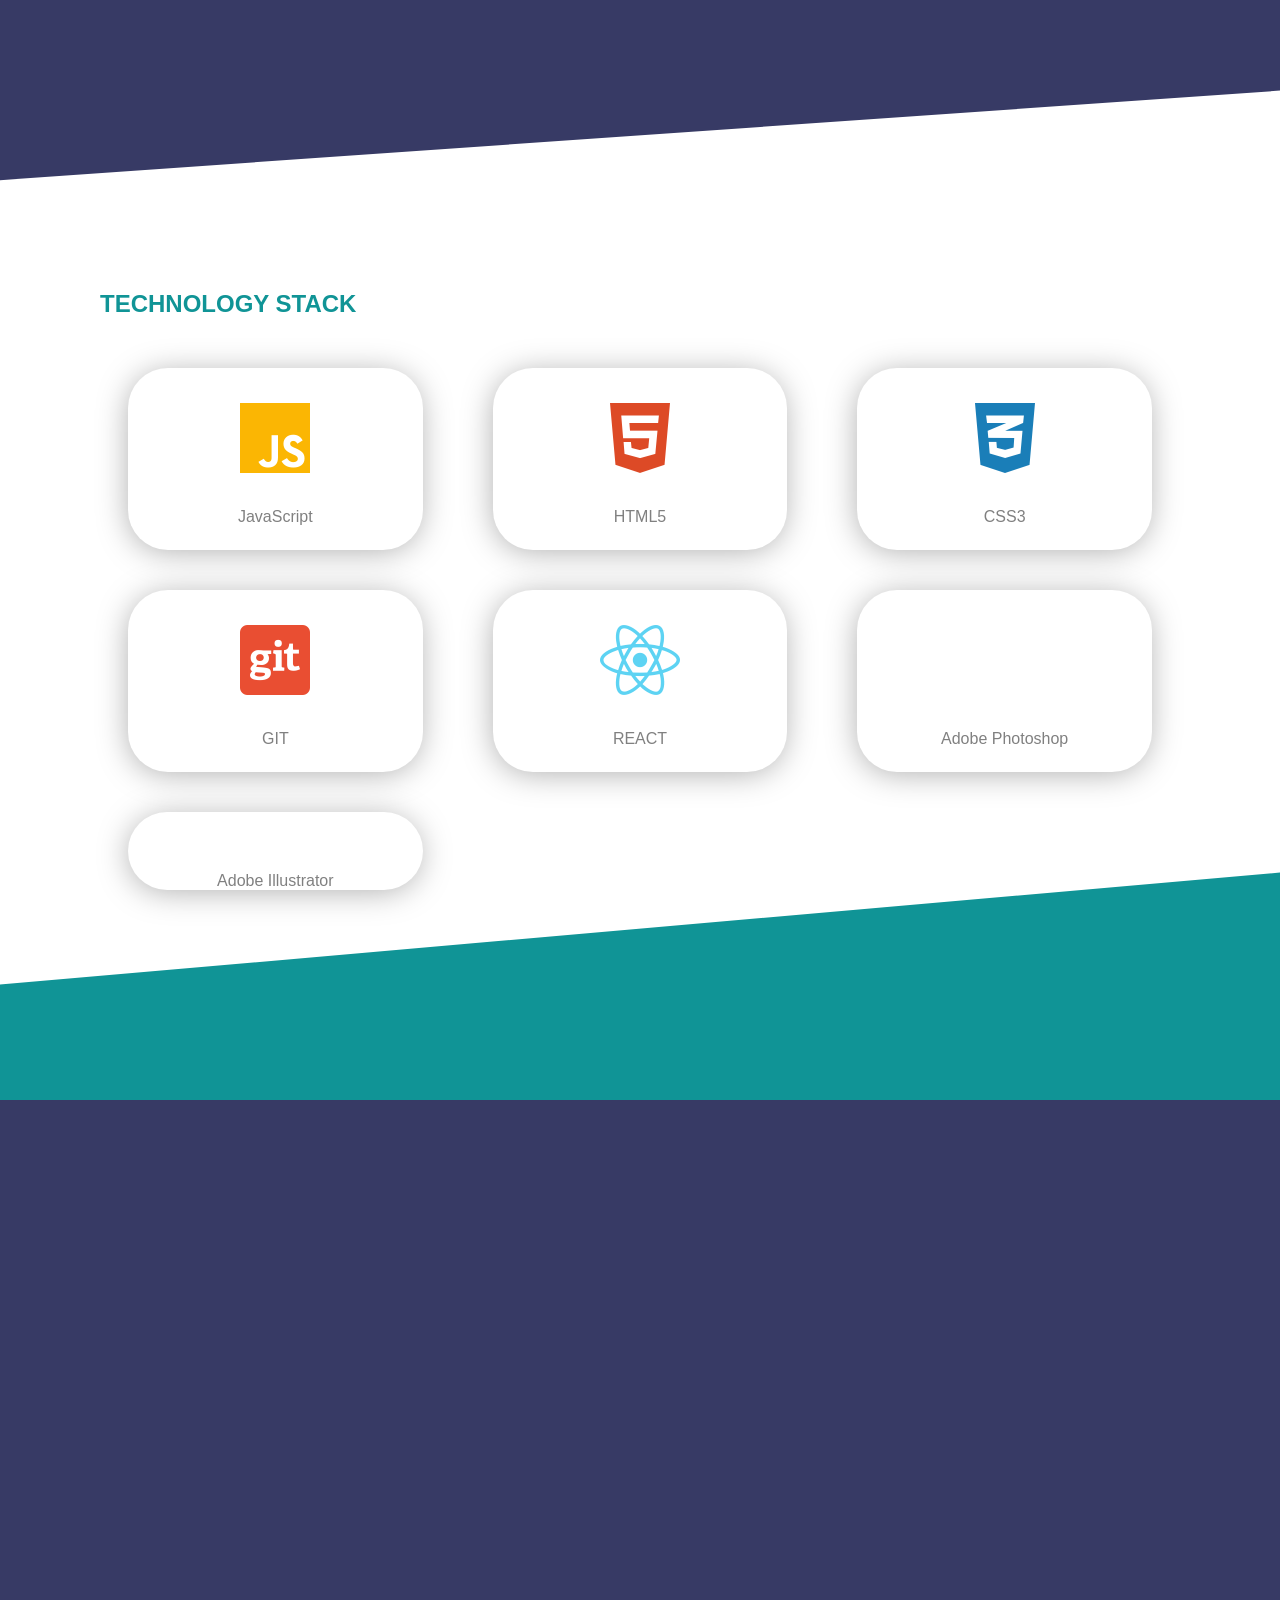
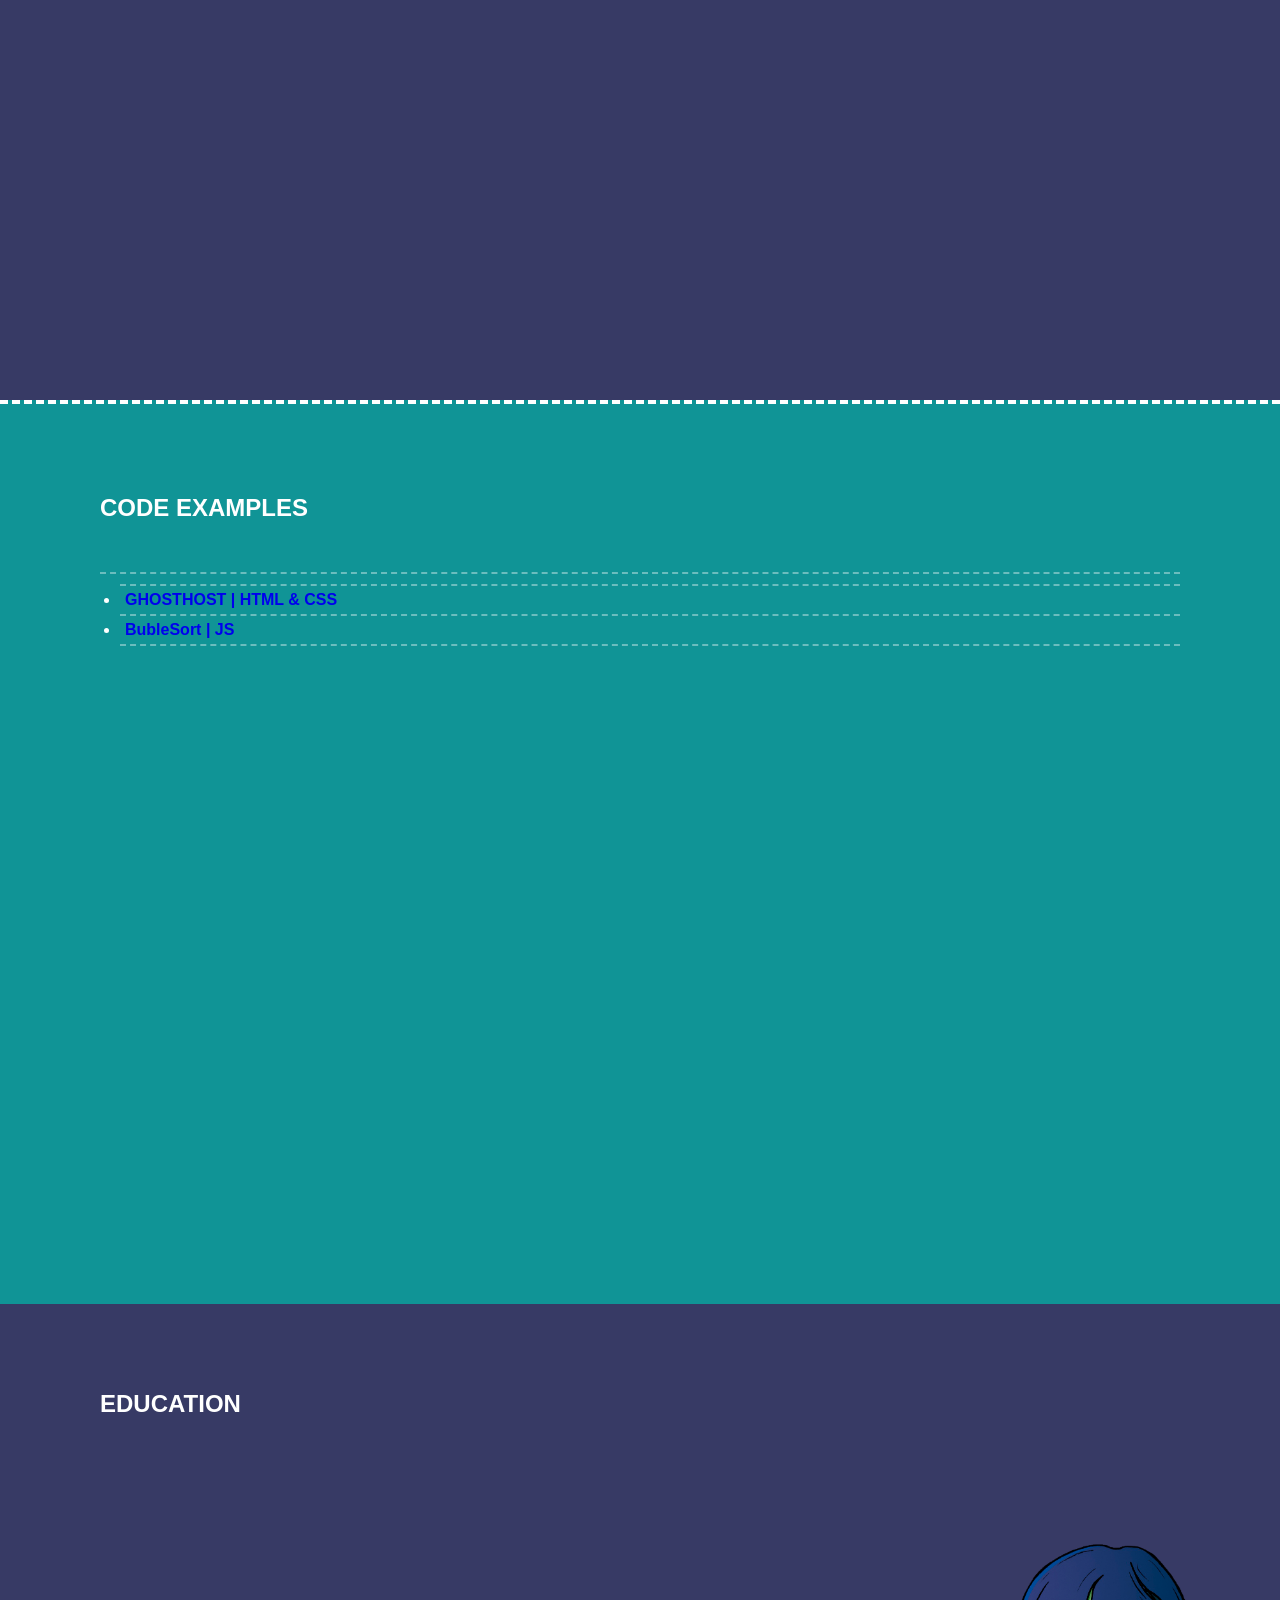
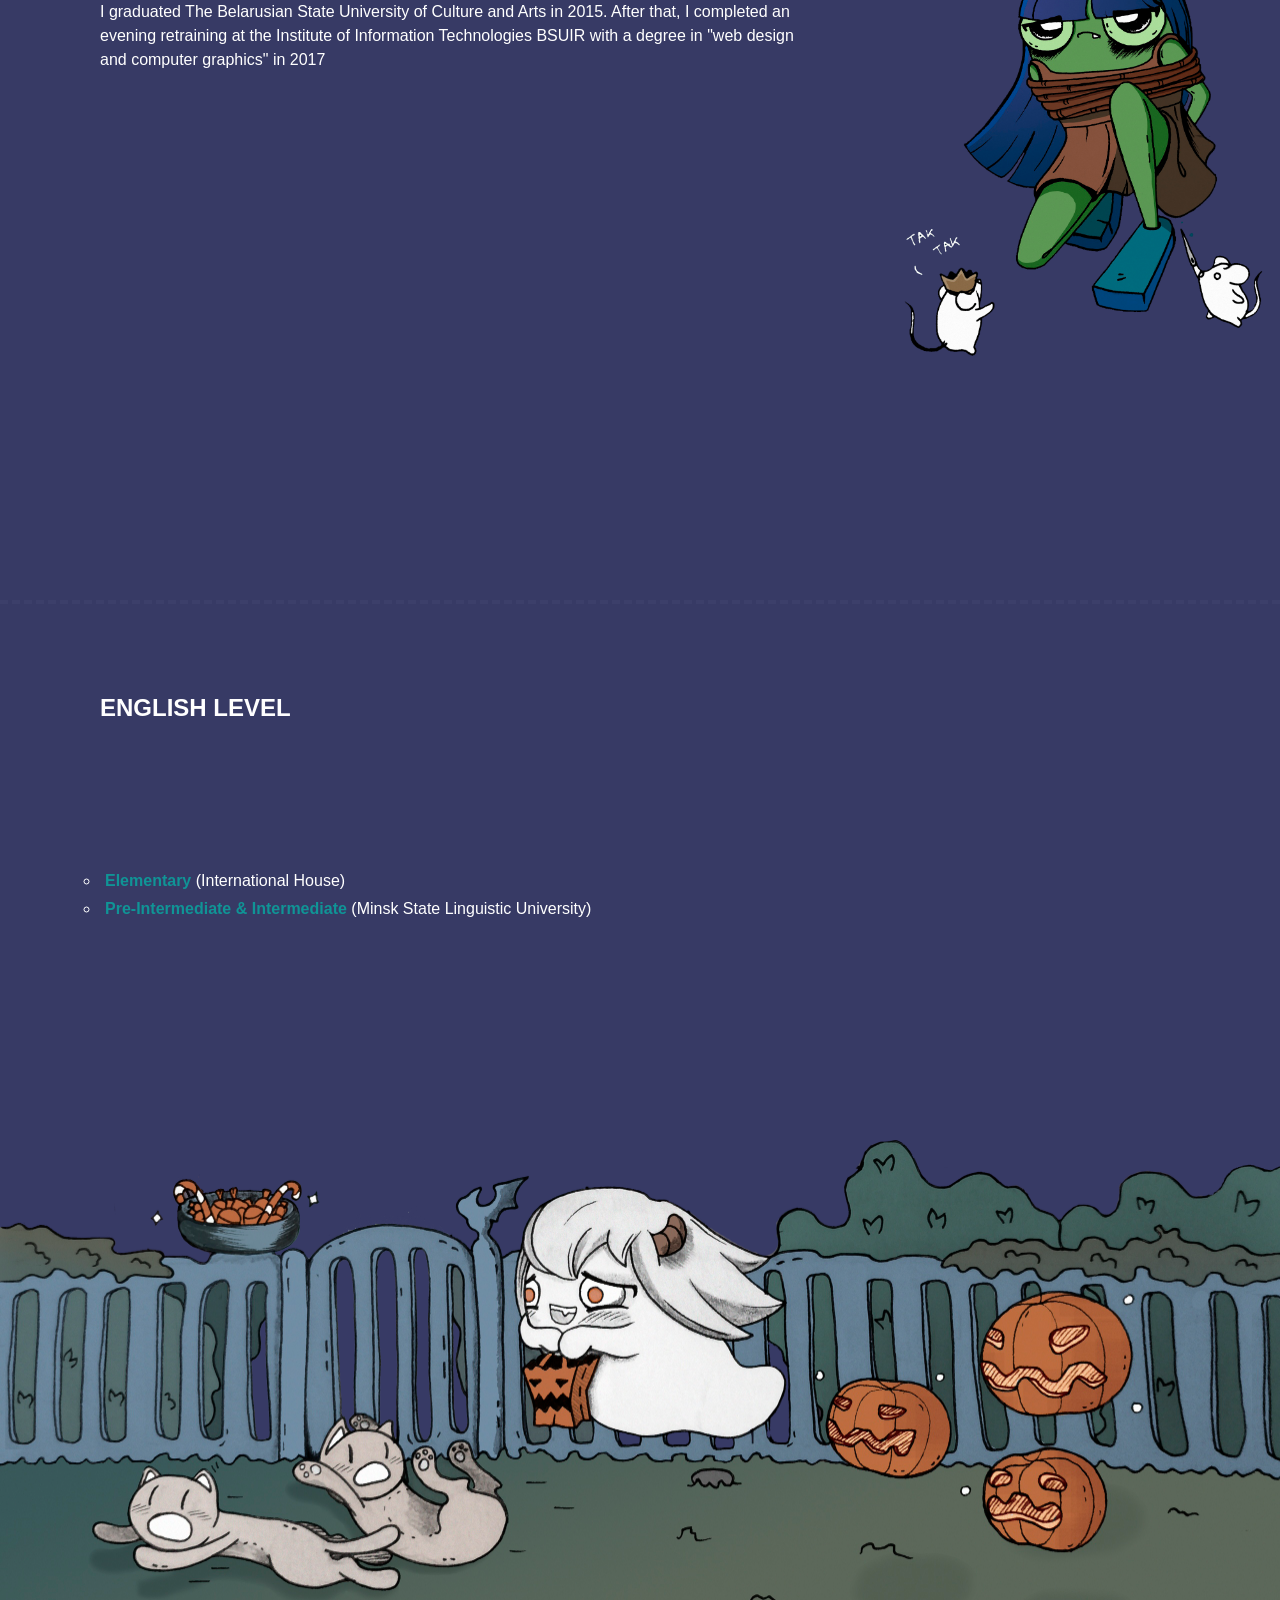
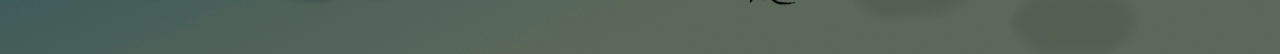
==== commit d76251b8: "feat: add all sections" ====
--- a/index.html
+++ b/index.html
@@ -12,9 +12,7 @@
 </head>
 
 <body>
-
-  <div class="wrapper">
-    <menu class="main-menu">
+<menu class="main-menu">
       <a href="#about">about</a>
       <a href="#summary">summary</a>
       <a href="#technology_stack">technology stack</a>
@@ -22,9 +20,11 @@
       <a href="#education">education</a>
       <a href="#english-level">english level</a>
     </menu>
-    <a name="about">
+  <div class="wrapper">
+    
+    
       <section class="section section_home">
-      
+      <a name="about"></a>
       
       <img src="./img/avatar.jpg" alt="" width="200">
       
@@ -35,8 +35,8 @@
         <li>Location: <span>Minsk, Belarus</span></li>
         <li>Contacts:
           <ul class="contact">
-            <li><i class="fab fa-telegram-plane"></i>  telegram</li>
-            <li><i class="fas fa-at"></i>   gmail</li>
+            <li><i class="fab fa-telegram-plane"></i>    <a href="https://t.me/olgalazarevich">olgalazarevich</a></li>
+            <li><i class="fas fa-at"></i>     <a href="mailto:helgalazarevich.gmail.com">helgalazarevich.gmail.com</a></li>
           </ul>
         
         </li>
@@ -44,7 +44,7 @@
       </ul>
       </section>
 
-    </a>
+    
 
     <a name="summary">
       <section class="section section_summary" name="summary">
@@ -58,7 +58,7 @@
     <a name="technology_stack">
       <section class="section section_skills">
         <h2>
-          skills
+          technology stack
         </h2>
         <ul class="skills">
 
@@ -118,6 +118,13 @@
         <h2>
           code examples
         </h2>
+        
+        <ul class="examples">
+          <li><a href="https://github.com/OlgaLazarevich/ghosthost">GHOSTHOST | HTML & CSS</a></li>
+          <li><a href="https://github.com/OlgaLazarevich/Js-sort-metods/blob/master/index.js">BubleSort | JS</a></li>
+        </ul>
+        
+        
       </section>
     </a>
 
--- a/css/main.css
+++ b/css/main.css
@@ -61,12 +61,13 @@
   grid-template-columns: 1fr 1fr 1fr;
   grid-template-rows: 1fr 2fr 2fr;
   grid-template-areas: 
-    
-    "h2 . ."
+    "h2 h2 h2"
     "img . ."
     "ul . .";
   
 }
+
+
 
 .section_home img {
   border: 2px solid white ;
@@ -78,8 +79,8 @@
 
 .section_home h2 {
  grid-area: h2;
-  margin-bottom: 40px;
- 
+margin-bottom: 40px;
+ font-size: 25px;
 }
 
 .section_home ul {
@@ -105,9 +106,11 @@
 
 .contact li i {padding-right: 5px;}
 
-
-
-
+.contact a {
+  color: #109496;
+  border-bottom: 2px dashed rgba(255, 255, 255, 0.48);
+  padding-bottom: 3px;
+}
 
 .main-menu {
   background: #0bab9f;
@@ -212,15 +215,14 @@
 
 
 .skills {
+  max-width: 1024px;
   position: relative;
   margin: auto;
   margin-top: 50px;
   display: grid;
   grid-template-columns: 1fr 1fr 1fr;
-  
   column-gap: 70px;
   grid-row-gap: 40px;
-  
   z-index: 1000;
 }
 
@@ -382,6 +384,24 @@
   background: #109496;
 }
 
+.examples {
+  margin-top: 40px;
+}
+
+.examples li {
+  list-style:disc;
+  margin-left: 20px;
+  
+  
+}
+
+.examples a {
+  display: block;
+  font-weight: bold;
+  padding: 5px;
+  border-bottom: 2px dashed rgba(255, 255, 255, 0.38);
+}
+
 
 
 @media screen and (max-width: 800px) {
@@ -413,12 +433,12 @@
  
   grid-template-areas: 
     "h2 h2 h2"
-    ". img ."
+    "img . ."
     "ul . .";
   }
   
   .section_home h2 {
-    text-align: center;
+    font-size: 25px;
     margin-bottom: 20px;
   }
   
@@ -450,12 +470,12 @@
  
   grid-template-areas: 
     "h2 h2 h2"
-    ". img ."
+    "img .  ."
     "ul . .";
   }
   
   .section_home h2 {
-    text-align: center;
+    
     margin-bottom: 20px;
   }
   
@@ -495,8 +515,4 @@
     "p p";
 }
   
-}
-
-
-
-
+}
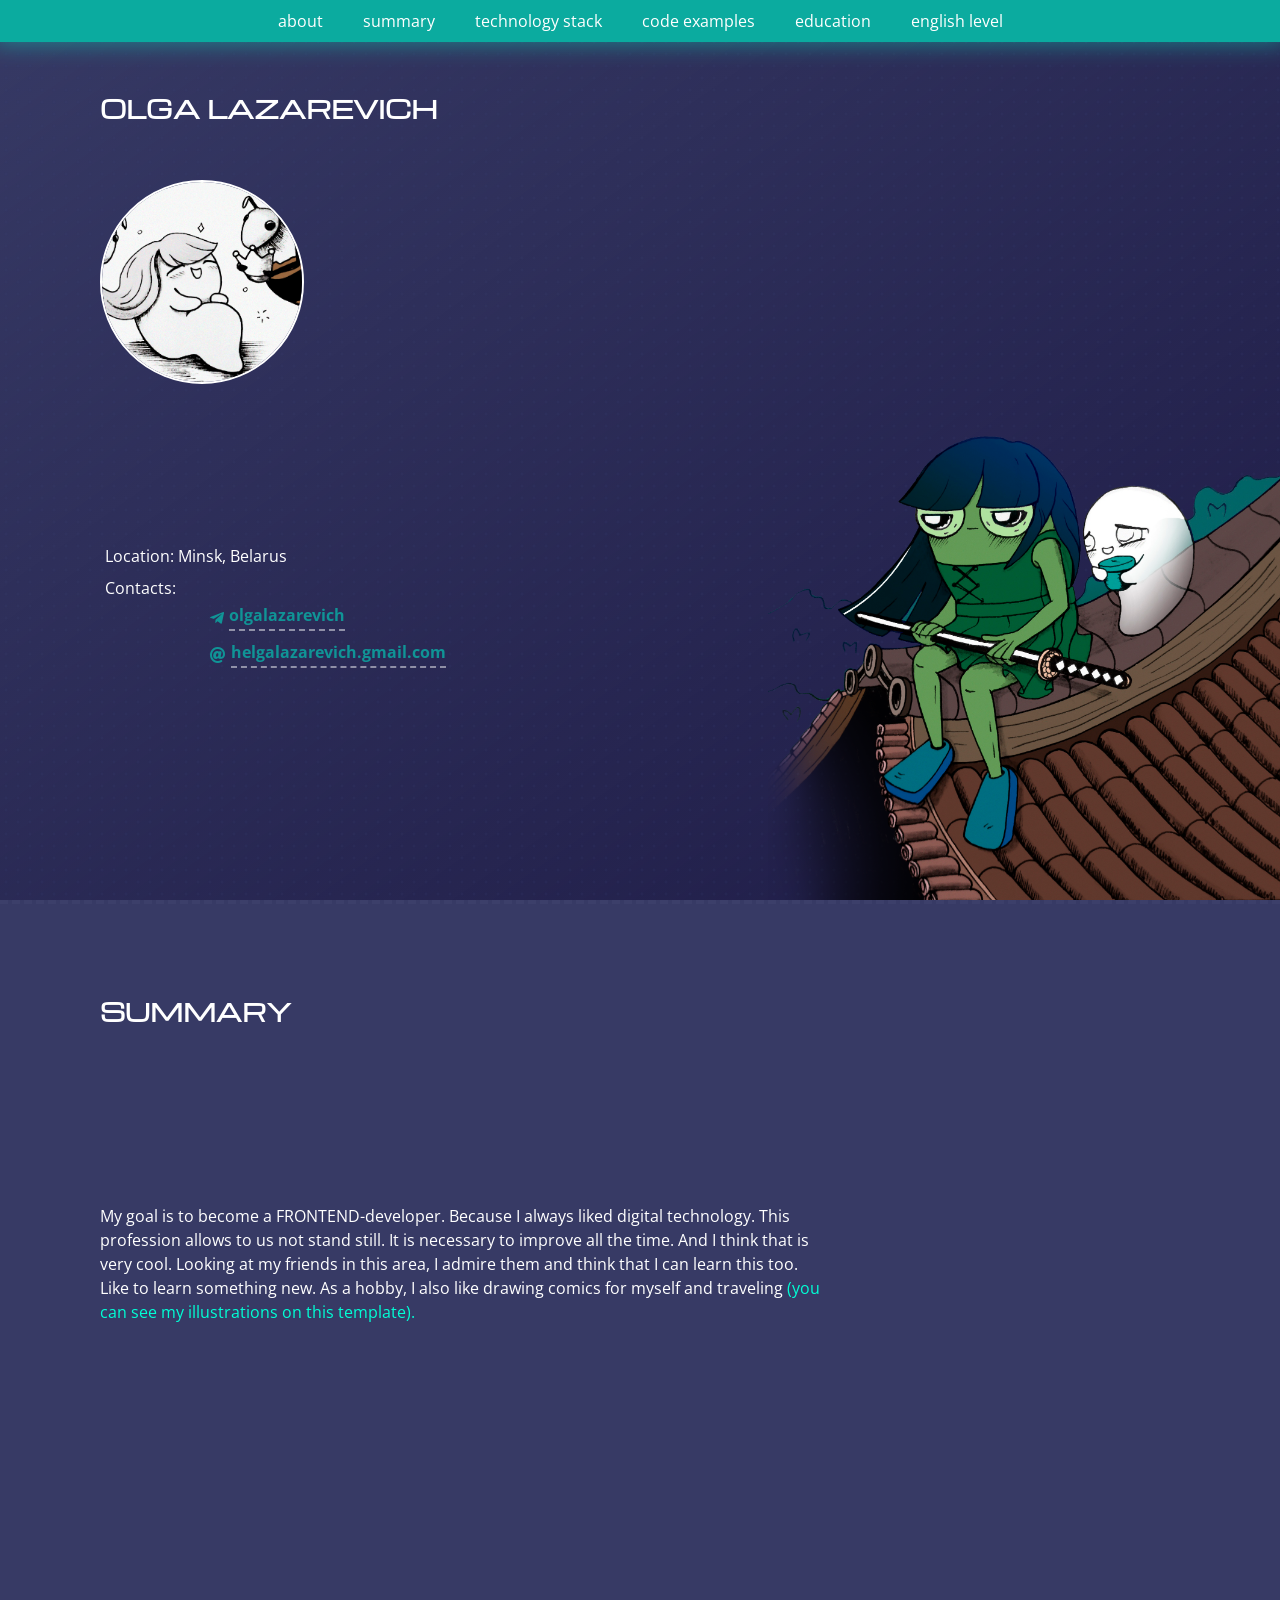
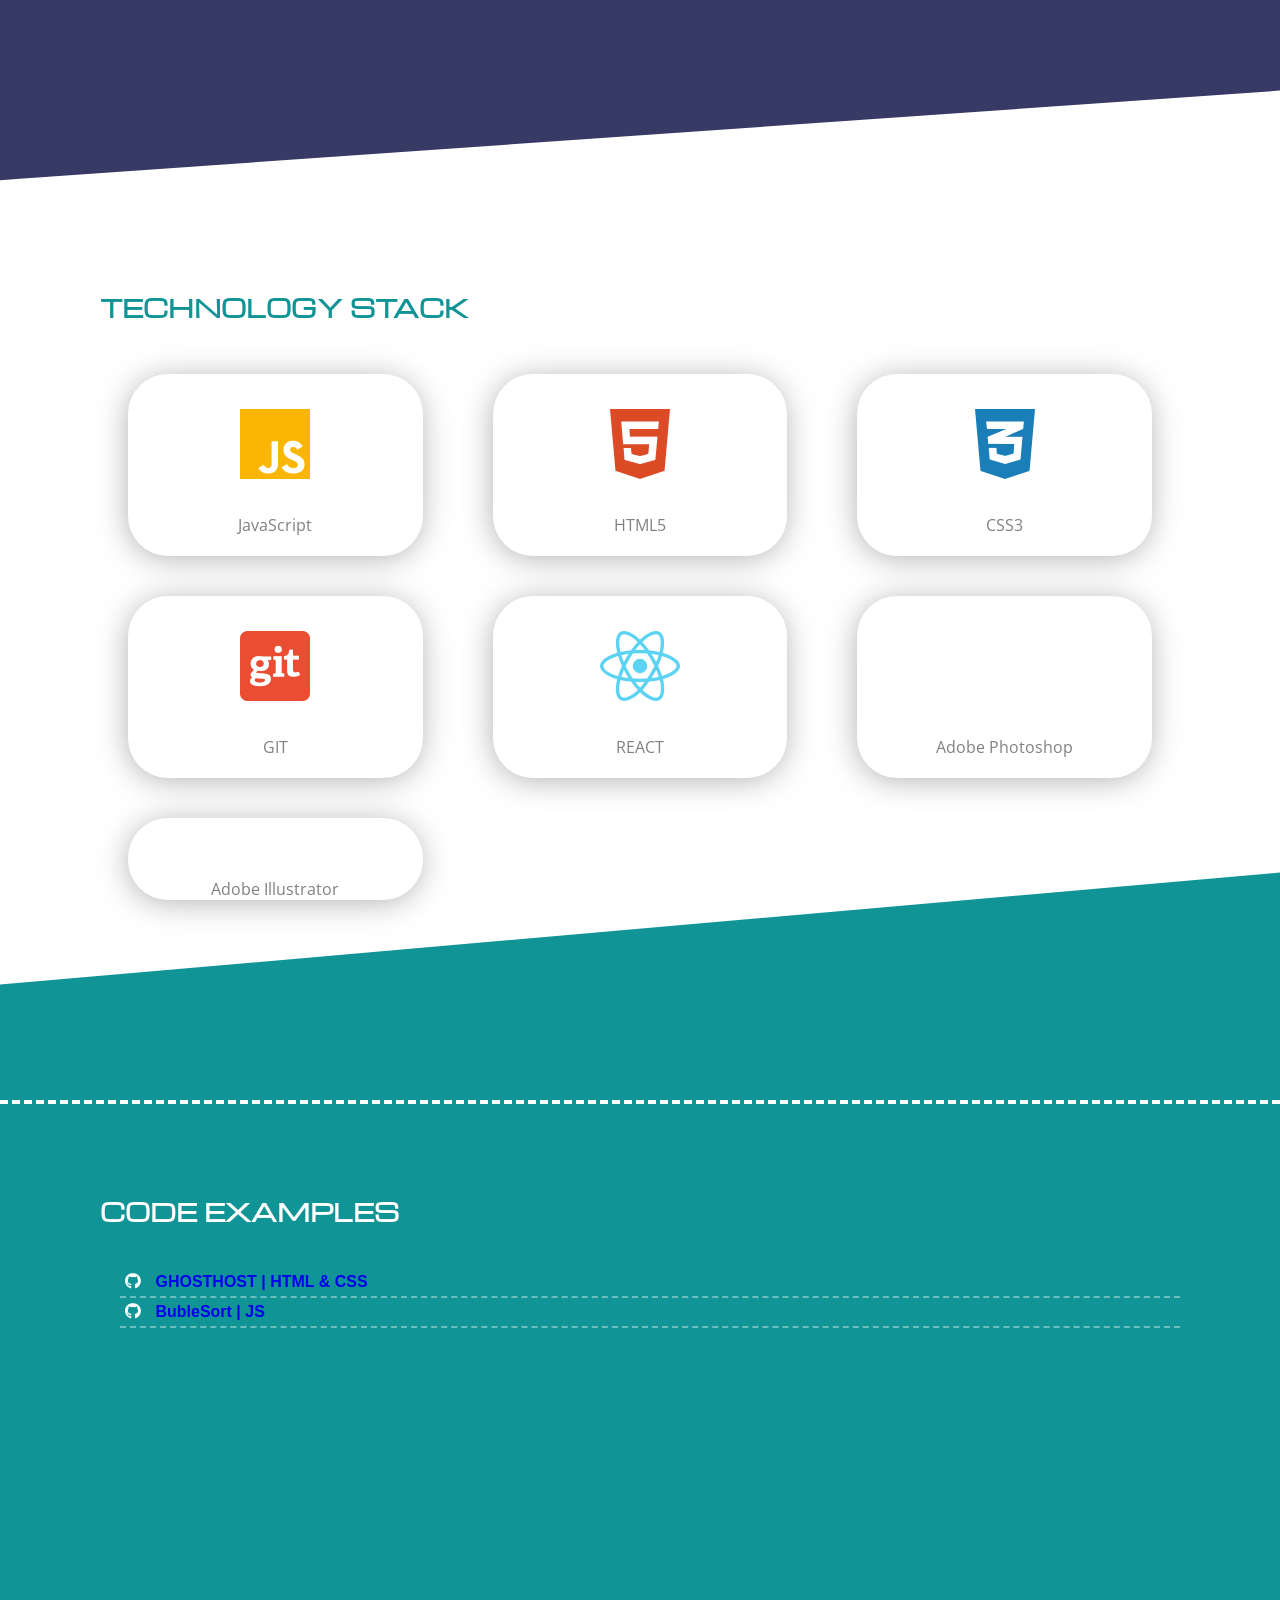
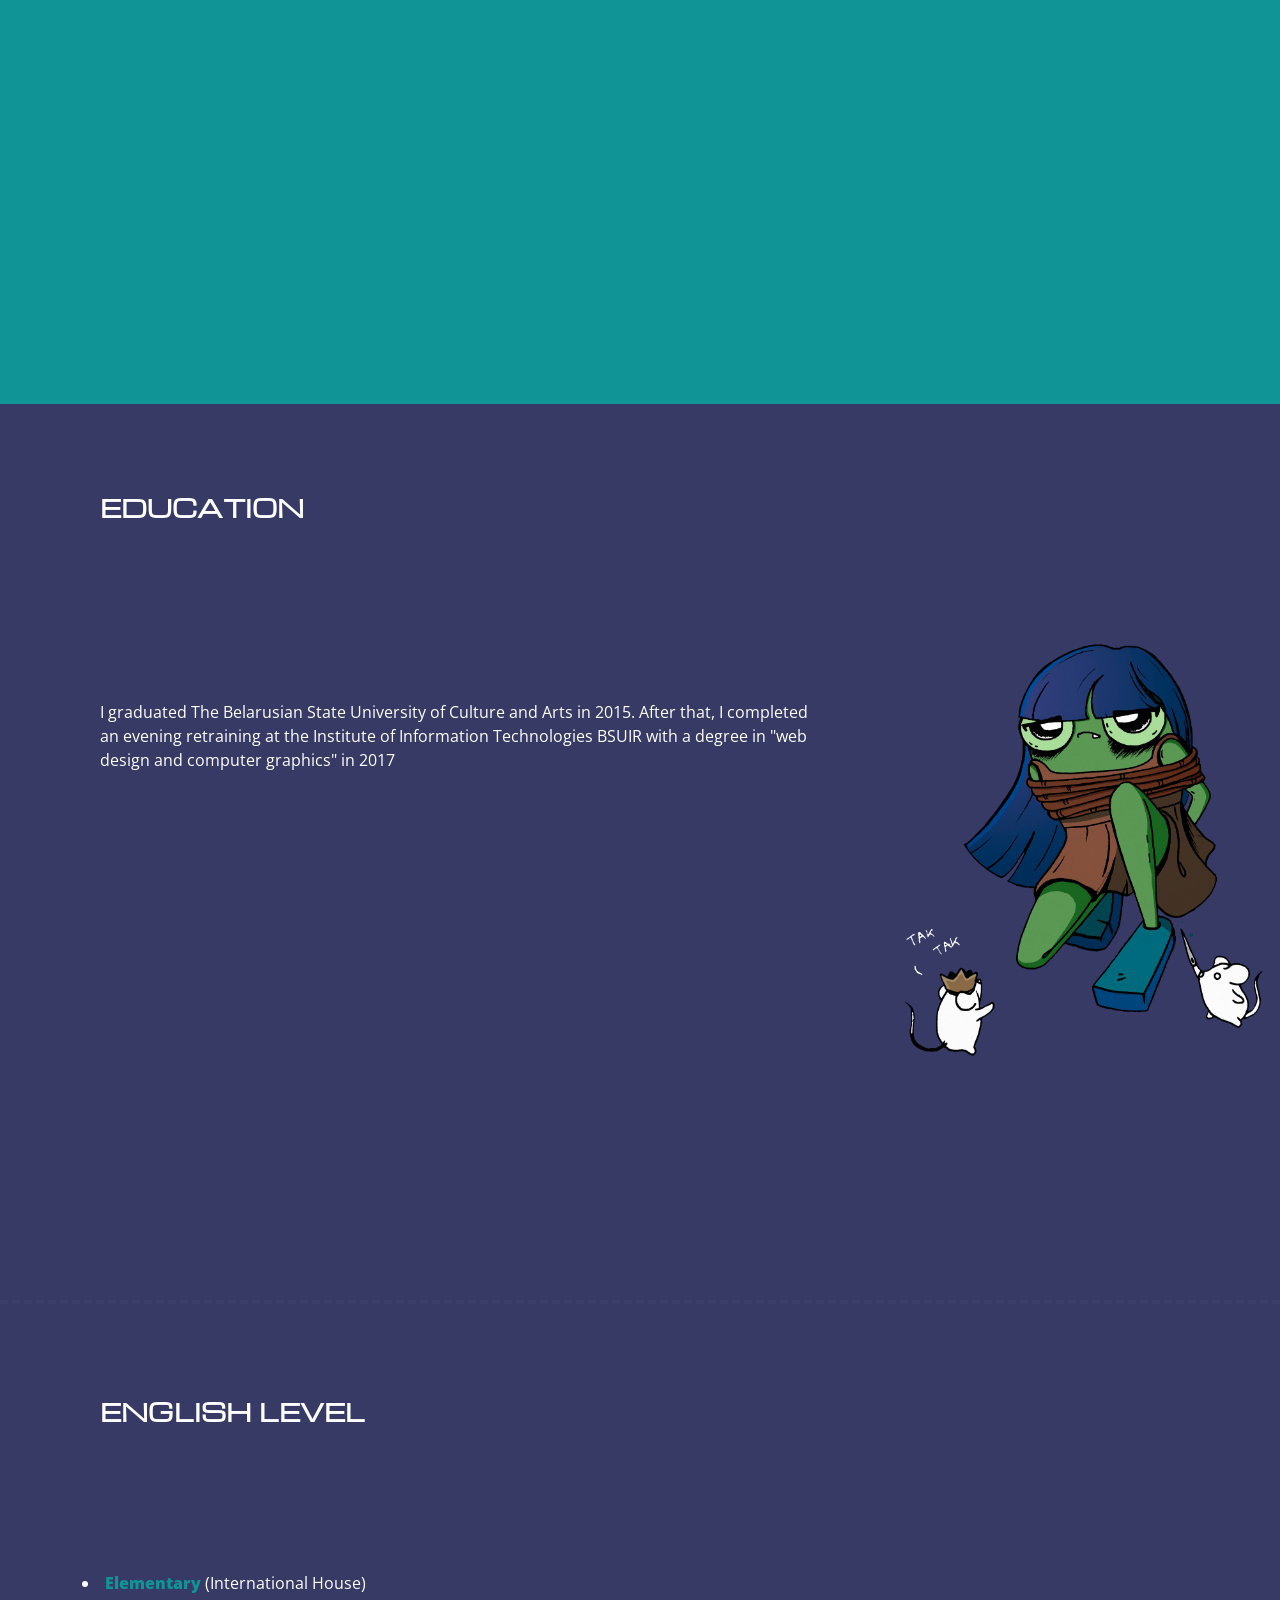
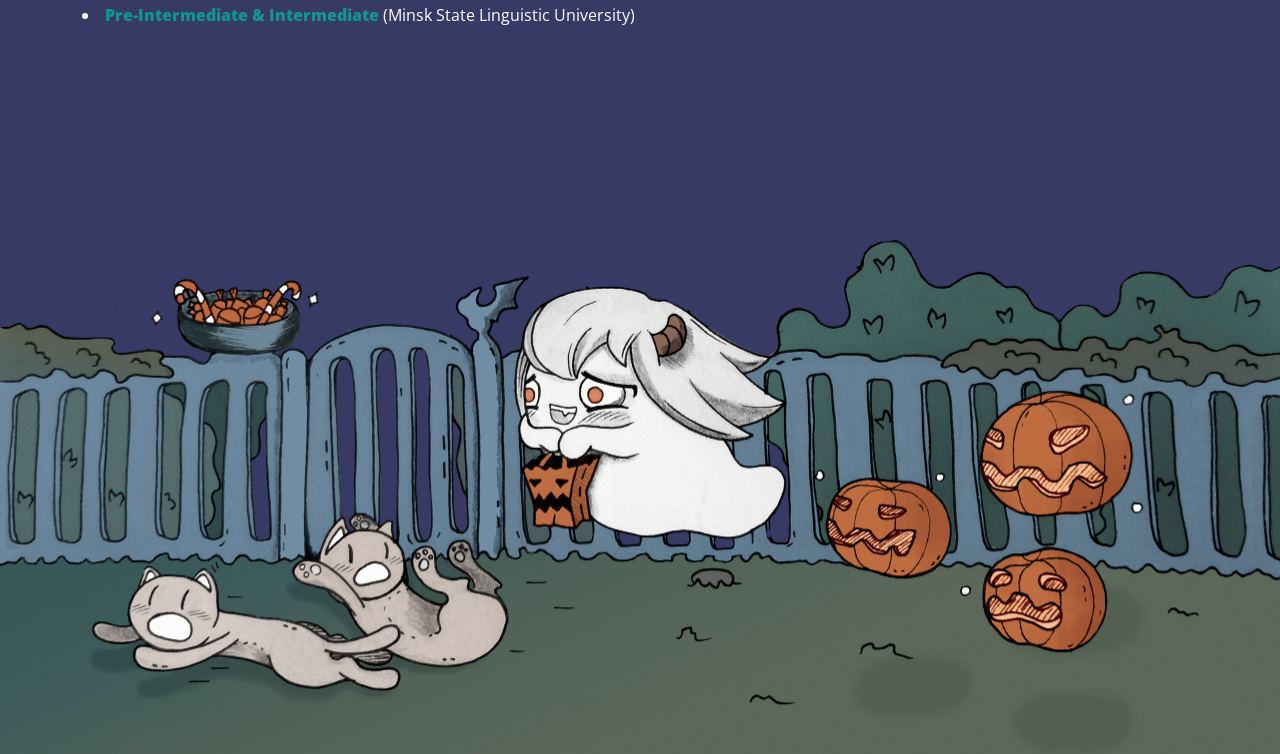
==== commit d8e82c2f: "Merge pull request #3 from OlgaLazarevich/rsschool-2019Q1-cv-html Rsschool 2019 q1 cv html" ====
--- a/index.html
+++ b/index.html
@@ -5,143 +5,119 @@
   <meta charset="UTF-8">
   <title>Document</title>
   <meta name="viewport" content="width=device-width, initial-scale=1">
+  <link href="https://fonts.googleapis.com/css?family=Michroma|Open+Sans:400,700" rel="stylesheet">
   <link rel="stylesheet" href="css/main.css">
   <link rel="stylesheet" href="https://use.fontawesome.com/releases/v5.7.0/css/all.css" integrity="sha384-lZN37f5QGtY3VHgisS14W3ExzMWZxybE1SJSEsQp9S+oqd12jhcu+A56Ebc1zFSJ" crossorigin="anonymous">
   <link rel="stylesheet" href="https://use.fontawesome.com/releases/v5.7.2/css/all.css" integrity="sha384-fnmOCqbTlWIlj8LyTjo7mOUStjsKC4pOpQbqyi7RrhN7udi9RwhKkMHpvLbHG9Sr" crossorigin="anonymous">
-
 </head>
 
 <body>
-<menu class="main-menu">
-      <a href="#about">about</a>
-      <a href="#summary">summary</a>
-      <a href="#technology_stack">technology stack</a>
-      <a href="#code-examples">code examples</a>
-      <a href="#education">education</a>
-      <a href="#english-level">english level</a>
-    </menu>
+ 
+  <menu class="main-menu">
+    <a href="#about">about</a>
+    <a href="#summary">summary</a>
+    <a href="#technology_stack">technology stack</a>
+    <a href="#code-examples">code examples</a>
+    <a href="#education">education</a>
+    <a href="#english-level">english level</a>
+  </menu>
+  
   <div class="wrapper">
-    
-    
-      <section class="section section_home">
-      <a name="about"></a>
-      
-      <img src="./img/avatar.jpg" alt="" width="200">
-      
-      <h2>Olga Lazarevich</h2>
-      
+    <section class="section section_home">
+      <a class="select-section" name="about"></a>
+      <img class="section_avatar" src="./img/avatar.jpg" alt="" width="200">
+      <h2 class="section_title">Olga Lazarevich</h2>
       <ul>
-        
         <li>Location: <span>Minsk, Belarus</span></li>
         <li>Contacts:
           <ul class="contact">
-            <li><i class="fab fa-telegram-plane"></i>    <a href="https://t.me/olgalazarevich">olgalazarevich</a></li>
-            <li><i class="fas fa-at"></i>     <a href="mailto:helgalazarevich.gmail.com">helgalazarevich.gmail.com</a></li>
+            <li><i class="fab fa-telegram-plane"></i> <a href="https://t.me/olgalazarevich">olgalazarevich</a></li>
+            <li><i class="fas fa-at"></i> <a href="mailto:helgalazarevich.gmail.com">helgalazarevich.gmail.com</a></li>
           </ul>
-        
         </li>
-        
       </ul>
-      </section>
+    </section>
+    
+    <section class="section section_summary" name="summary">
+      <a class="select-section" name="summary"></a>
+      <h2 class="section_title">summary</h2>
+      <p>
+        My goal is to become a FRONTEND-developer. Because I always liked digital technology. This profession allows to us not stand still. It is necessary to improve all the time. And I think that is very cool. Looking at my friends in this area, I admire them and think that I can learn this too. Like to learn something new. As a hobby, I also like drawing comics for myself and traveling <span>(you can see my illustrations on this template).</span>
+      </p>
+    </section>
 
-    
+    <section class="section section_skills">
+      <a class="select-section" name="technology_stack"></a>
+      <h2 class="section_title">technology stack</h2>
+      <ul class="skills">
+        <li class="skills-li skills-js">
+          <div><i class="fab fa-js"></i>
+          </div>
+          <div>
+            <p>JavaScript</p>
+          </div>
+        </li>
+        <li class="skills-li skills-html5">
+          <div><i class="fab fa-html5"></i>
+          </div>
+          <div>
+            <p>HTML5</p>
+          </div>
+        </li>
+        <li class="skills-li skills-css3">
+          <div>
+            <i class="fab fa-css3-alt"></i>
+          </div>
+          <div>
+            <p>CSS3</p>
+          </div>
+        </li>
+        <li class="skills-li skills-git">
+          <div><i class="fab fa-git-square"></i></div>
+          <div>
+            <p>GIT</p>
+          </div>
+        </li>
+        <li class="skills-li skills-react">
+          <div><i class="fab fa-react"></i></div>
+          <div>
+            <p>REACT</p>
+          </div>
+        </li>
+        <li class="skills-li skills-adobeps">
+          <div><i class="fab fa-adobe "></i></div>
+          <div>
+            <p>Adobe Photoshop</p>
+          </div>
+        </li>
+        <li class="skills-li skills-adobei">
+          <div><i class="fab fa-adobe fa-adobe-i"></i></div>
+          <div>
+            <p>Adobe Illustrator</p>
+          </div>
+        </li>
+      </ul>
+    </section>
 
-    <a name="summary">
-      <section class="section section_summary" name="summary">
-        <h2>summary</h2>
-        <p>
-          My goal is to become a FRONTEND-developer. Because I always liked digital technology. This profession allows to us not stand still. It is necessary to improve all the time. And I think that is very cool. Looking at my friends in this area, I admire them and think that I can learn this too. Like to learn something new. As a hobby, I also like drawing comics for myself and traveling.
-        </p>
-      </section>
-    </a>
+    <section class="section section_code-examples">
+      <a class="select-section" name="code-examples"> </a>
+      <h2 class="section_title">code examples</h2>
 
-    <a name="technology_stack">
-      <section class="section section_skills">
-        <h2>
-          technology stack
-        </h2>
-        <ul class="skills">
+      <ul class="examples">
+        <li><a href="https://github.com/OlgaLazarevich/ghosthost"><i class="fab fa-github"></i> GHOSTHOST | HTML & CSS </a> </li>
+        <li><a href="https://github.com/OlgaLazarevich/Js-sort-metods/blob/master/index.js"><i class="fab fa-github"></i> BubleSort | JS </a></li>
+      </ul>
+    </section>
 
-          <li class="skills-li skills-js">
-            <div><i class="fab fa-js"></i>
-            </div>
-            <div>
-              <p>JavaScript</p>
-            </div>
-          </li>
-
-          <li class="skills-li skills-html5">
-            <div><i class="fab fa-html5"></i>
-            </div>
-            <div>
-              <p>HTML5</p>
-            </div>
-          </li>
-          <li class="skills-li skills-css3">
-            <div>
-              <i class="fab fa-css3-alt"></i>
-            </div>
-            <div>
-              <p>CSS3</p>
-            </div>
-          </li>
-          <li class="skills-li skills-git">
-            <div><i class="fab fa-git-square"></i></div>
-            <div>
-              <p>GIT</p>
-            </div>
-          </li>
-          <li class="skills-li skills-react">
-            <div><i class="fab fa-react"></i></div>
-            <div>
-              <p>REACT</p>
-            </div>
-          </li>
-          <li class="skills-li skills-adobeps">
-            <div><i class="fab fa-adobe "></i></div>
-            <div>
-              <p>Adobe Photoshop</p>
-            </div>
-          </li>
-          <li class="skills-li skills-adobei">
-            <div><i class="fab fa-adobe fa-adobe-i"></i></div>
-            <div>
-              <p>Adobe Illustrator</p>
-            </div>
-          </li>
-        </ul>
-      </section>
-    </a>
-
-    <a name="code-examples">
-      <section class="section section_code-examples">
-        <h2>
-          code examples
-        </h2>
-        
-        <ul class="examples">
-          <li><a href="https://github.com/OlgaLazarevich/ghosthost">GHOSTHOST | HTML & CSS</a></li>
-          <li><a href="https://github.com/OlgaLazarevich/Js-sort-metods/blob/master/index.js">BubleSort | JS</a></li>
-        </ul>
-        
-        
-      </section>
-    </a>
-
-    <a name="education">
-      <section class="section section_education">
-        <h2>
-          education
-        </h2>
-        <p>I graduated The Belarusian State University of Culture and Arts in 2015. After that, I completed an evening retraining at the Institute of Information Technologies BSUIR with a degree in "web design and computer graphics" in 2017</p>
-      </section>
-    </a>
+    <section class="section section_education">
+      <a class="select-section" name="education"> </a>
+      <h2 class="section_title">education</h2>
+      <p>I graduated The Belarusian State University of Culture and Arts in 2015. After that, I completed an evening retraining at the Institute of Information Technologies BSUIR with a degree in "web design and computer graphics" in 2017</p>
+    </section>
 
     <a name="english-level">
       <section class="section section_english-level">
-        <h2>
-          english level
-        </h2>
+        <h2 class="section_title">english level</h2>
         <ul>
           <li> <span>Elementary</span> (International House)</li>
           <li><span>Pre-Intermediate & Intermediate</span> (Minsk State Linguistic University)</li>
@@ -149,7 +125,9 @@
       </section>
     </a>
   </div>
+  
   <script src="js/index.js"></script>
+  
 </body>
 
 </html>
--- a/css/main.css
+++ b/css/main.css
@@ -1,7 +1,7 @@
 * {
   margin: 0;
   padding: 0;
-  font-family: sans-serif;
+/*  font-family: sans-serif;*/
   list-style: none;
   text-decoration: none;
 }
@@ -10,12 +10,13 @@
   min-height: 100vh;
   background: #373a65;
   color: white;
+  font-family: 'Open Sans', sans-serif;
 }
 
 body:after {
   content: '';
   position: fixed;
-  top:0px;
+  top: 0px;
   display: block;
   width: 100%;
   height: 100%;
@@ -28,88 +29,12 @@
 body:before {
   content: '';
   position: fixed;
-  top:0px;
+  top: 0px;
   display: block;
   width: 100%;
   height: 100%;
-  background: linear-gradient(to top left,  #1e1b46, rgba(55, 58, 101, 0));
-    z-index: 0;
-}
-
-.wrapper {
-  display: grid;
-  grid-template-rows: 100vh 100vh auto 100vh 100vh 100vh;
-}
-
-.section {
-  position: relative;
-  padding: 0px 100px;
-  z-index: 100;
-  height: 100vh;
-  overflow: hidden;
-}
-
-.section h2 {
-  margin-top: 90px;
-  text-transform: uppercase;
-  
-}
-
-.section_home {
-  display:grid;
-  grid-template-rows: auto auto;
-  grid-template-columns: 1fr 1fr 1fr;
-  grid-template-rows: 1fr 2fr 2fr;
-  grid-template-areas: 
-    "h2 h2 h2"
-    "img . ."
-    "ul . .";
-  
-}
-
-
-
-.section_home img {
-  border: 2px solid white ;
-  border-radius: 50%;
-  margin: 0px;
-  padding: 0px;
-  grid-area: img;
-}
-
-.section_home h2 {
- grid-area: h2;
-margin-bottom: 40px;
- font-size: 25px;
-}
-
-.section_home ul {
-  
-   grid-area: ul;
-  
-}
-.section_home li {
-  
-  padding: 5px;
-}
-
-.contact {
- margin-left: 100px;
-}
-
-.contact li {
- display: flex;
- align-items: center;
-  color: #109496;
-  font-weight: 900;
-}
-
-.contact li i {padding-right: 5px;}
-
-.contact a {
-  color: #109496;
-  border-bottom: 2px dashed rgba(255, 255, 255, 0.48);
-  padding-bottom: 3px;
+  background: linear-gradient(to top left, #1e1b46, rgba(55, 58, 101, 0));
+  z-index: 0;
 }
 
 .main-menu {
@@ -123,10 +48,10 @@
   z-index: 5000;
   overflow: hidden;
   box-sizing: border-box;
-  -webkit-box-shadow: 0px -5px 24px 6px rgba(0,0,0,0.58);
-  -moz-box-shadow: 0px -5px 24px 6px rgba(0,0,0,0.58);
+  -webkit-box-shadow: 0px -5px 24px 6px rgba(0, 0, 0, 0.58);
+  -moz-box-shadow: 0px -5px 24px 6px rgba(0, 0, 0, 0.58);
   box-shadow: 0px -5px 24px 6px rgba(0, 255, 213, 0.41);
-  }
+}
 
 .main-menu a {
   color: white;
@@ -134,27 +59,100 @@
   padding: 10px 20px;
   position: relative;
   overflow: hidden;
-}
-
-.main-menu a:hover:after{
+  font-family: 'Open Sans', sans-serif;
+}
+
+.main-menu a:hover:after {
   position: absolute;
   bottom: 0px;
   left: 0px;
-  content:'';
+  content: '';
   display: block;
   background: #00ffd5;
   width: 100%;
   height: 5px;
-  
-}
-
+}
+
+.select-section {
+  position: absolute;
+  top: 0px;
+}
+
+
+.wrapper {
+  display: grid;
+  grid-template-rows: 100vh 100vh auto 100vh 100vh 100vh;
+}
+
+.section {
+  position: relative;
+  padding: 0px 100px;
+  z-index: 100;
+  height: 100vh;
+  overflow: hidden;
+}
+
+.section_title {
+  margin-top: 90px;
+  text-transform: uppercase;
+  font-family: 'Michroma', sans-serif;
+}
 
 .section_home {
-  
+  position: relative;
+  display: grid;
+  grid-template-rows: auto auto;
+  grid-template-columns: 1fr 1fr 1fr;
+  grid-template-rows: 1fr 2fr 2fr;
+  grid-template-areas: "h2 h2 h2" "img . ." "ul . .";
   background-image: url(../img/img1.png);
   background-size: 40%;
   background-repeat: no-repeat;
-  background-position: right bottom;  
+  background-position: right bottom;
+}
+
+.section_avatar {
+  border: 2px solid white;
+  border-radius: 50%;
+  margin: 0px;
+  padding: 0px;
+  grid-area: img;
+}
+
+.section_home .section_title {
+  grid-area: h2;
+  margin-bottom: 40px;
+  font-size: 25px;
+}
+
+.section_home ul {
+  grid-area: ul;
+}
+
+.section_home li {
+  padding: 5px;
+}
+
+.contact {
+  margin-left: 100px;
+}
+
+.contact li {
+  display: flex;
+  align-items: center;
+  color: #109496;
+  
+}
+
+.contact li i {
+  padding-right: 5px;
+}
+
+.contact a {
+  color: #109496;
+  border-bottom: 2px dashed rgba(255, 255, 255, 0.48);
+  padding-bottom: 3px;
+  font-weight: bold;
 }
 
 
@@ -163,9 +161,7 @@
   grid-template-columns: 2fr 1fr;
   grid-template-rows: 1fr 2fr;
   border-top: 4px dashed #3c3f6a;
-  grid-template-areas: 
-    "h h" 
-    "p .";
+  grid-template-areas: "h h" "p .";
 }
 
 .section_summary h2 {
@@ -177,11 +173,15 @@
   line-height: 1.5;
 }
 
-.section_summary:before{
+.section_summary p span {
+  color: #00ffd5;
+}
+
+.section_summary:before {
   position: absolute;
   bottom: -92%;
   left: 0px;
-  content:'';
+  content: '';
   display: block;
   background: white;
   width: 110%;
@@ -198,21 +198,20 @@
   height: 900px;
 }
 
-.section_skills:after{
+.section_skills:after {
   position: absolute;
   bottom: -80%;
   left: -10px;
-  content:'';
+  content: '';
   display: block;
   background: #109496;
   background-size: 12px;
-  background-blend-mode:exclusion;
+  background-blend-mode: exclusion;
   width: 120%;
   height: 100%;
   transform: rotate(-5deg);
   z-index: 0;
-} 
-
+}
 
 .skills {
   max-width: 1024px;
@@ -247,7 +246,6 @@
   box-shadow: -1px 3px 33px -3px #dd4a26;
 }
 
-
 .skills-css3:hover {
   box-shadow: -1px 3px 33px -3px #1a7eb8;
 }
@@ -264,12 +262,10 @@
   box-shadow: -1px 3px 33px -3px #29c6eb;
 }
 
-
 .skills-adobei:hover {
-  box-shadow: -1px 3px 33px -3px #f67802;;
-}
-
-
+  box-shadow: -1px 3px 33px -3px #f67802;
+  ;
+}
 
 .skills-li div {
   display: grid;
@@ -281,10 +277,9 @@
   padding: 30px 0px;
 }
 
-.skills p { 
+.skills p {
   color: gray;
 }
-
 
 .skills .fa-js {
   color: #fbb603;
@@ -301,6 +296,7 @@
 .skills .fa-git-square {
   color: #e94e32;
 }
+
 .skills .fa-react {
   color: #5dd3f3;
 }
@@ -308,7 +304,6 @@
 .fa-adobe {
   color: #29c6eb;
 }
-
 
 .fa-adobe-i {
   color: #f67802;
@@ -318,13 +313,11 @@
   background-image: url(../img/img3.png);
   background-size: 30%;
   background-repeat: no-repeat;
-  background-position: right center; 
+  background-position: right center;
   display: grid;
   grid-template-columns: 2fr 1fr;
   grid-template-rows: 1fr 2fr;
-  grid-template-areas: 
-    "h h" 
-    "p .";
+  grid-template-areas: "h h" "p .";
 }
 
 .section_education h2 {
@@ -335,7 +328,6 @@
   grid-area: p;
   line-height: 1.5;
 }
-
 
 .section_english-level {
   background-image: url(../img/img2.png);
@@ -348,10 +340,7 @@
   grid-template-columns: 2fr 1fr;
   grid-template-rows: 1fr 3fr;
   border-top: 4px dashed #3c3f6a;
-  grid-template-areas: 
-    "h h" 
-    "ul .";
-  
+  grid-template-areas: "h h" "ul .";
   height: calc(100vh + 150px);
 }
 
@@ -364,155 +353,106 @@
 }
 
 .section_english-level li {
-  
-  list-style: circle;
-  padding: 5px; 
+  list-style: disc;
+  padding: 5px;
 }
 
 .section_english-level li span {
-  
   color: #109496;
   font-weight: 900;
 }
 
-
-
-
-
 .section_code-examples {
+  position: relative;
   border-top: 4px dashed white;
   background: #109496;
 }
 
 .examples {
   margin-top: 40px;
+  font-family: 'Overpass', sans-serif;
 }
 
 .examples li {
-  list-style:disc;
   margin-left: 20px;
-  
-  
-}
-
-.examples a {
+}
+
+.examples i {
+  margin-right: 10px;
+  color: rgb(255, 255, 255);
+}
+
+.examples li>a {
   display: block;
   font-weight: bold;
   padding: 5px;
   border-bottom: 2px dashed rgba(255, 255, 255, 0.38);
 }
 
-
-
 @media screen and (max-width: 800px) {
-    .section {
-  padding: 0px 50px;
-}
-  
+  .section {
+    padding: 0px 50px;
+  }
   .skills {
-    grid-template-columns: 1fr 1fr ;
-  }
-  
+    grid-template-columns: 1fr 1fr;
+  }
   .section_skills {
- 
-  height: 1100px;
-  }
-  
+    height: 1100px;
+  }
   .section_english-level {
-  
-   height: calc(100vh);
-  }
-  
-   .section_summary {
-  grid-template-areas: 
-    "h h" 
-    "p p";
-}
-  
+    height: calc(100vh);
+  }
+  .section_summary {
+    grid-template-areas: "h h" "p p";
+  }
   .section_home {
- 
-  grid-template-areas: 
-    "h2 h2 h2"
-    "img . ."
-    "ul . .";
-  }
-  
+    grid-template-areas: "h2 h2 h2" "img . ." "ul . .";
+  }
   .section_home h2 {
     font-size: 25px;
     margin-bottom: 20px;
   }
-  
-}
-
+}
 
 @media screen and (max-width: 600px) {
-  
-
-  
   .skills {
-    grid-template-columns: 1fr ;
-  }
-  
+    grid-template-columns: 1fr;
+  }
   .section_skills {
- 
-  height: 1750px;
-  }
-  
+    height: 1750px;
+  }
   .section {
     padding: 0px 50px;
   }
   .section_english-level {
-  
-   height: calc(100vh);
-  }
-  
+    height: calc(100vh);
+  }
   .section_home {
- 
-  grid-template-areas: 
-    "h2 h2 h2"
-    "img .  ."
-    "ul . .";
-  }
-  
+    grid-template-areas: "h2 h2 h2" "img .  ." "ul . .";
+  }
   .section_home h2 {
-    
     margin-bottom: 20px;
   }
-  
   .main-menu {
-   display: grid;
-   grid-template-columns: 1fr 1fr 1fr;
+    display: grid;
+    grid-template-columns: 1fr 1fr 1fr;
     justify-content: center;
   }
-  
   .main-menu a {
     padding: 5px 20px;
     list-style: circle;
     font-size: 0.8em;
     text-align: center;
   }
-
-  
   .section_english-level {
- 
-  grid-template-areas: 
-    "h h" 
-    "ul ul";
-}
-  
+    grid-template-areas: "h h" "ul ul";
+  }
   .section_education {
-  background-size: 40%;
-  background-position: right 90%; 
-  grid-template-areas: 
-    "h h" 
-    "p p";
-}
-  
-  
+    background-size: 40%;
+    background-position: right 90%;
+    grid-template-areas: "h h" "p p";
+  }
   .section_summary {
-  grid-template-areas: 
-    "h h" 
-    "p p";
-}
-  
+    grid-template-areas: "h h" "p p";
+  }
 }
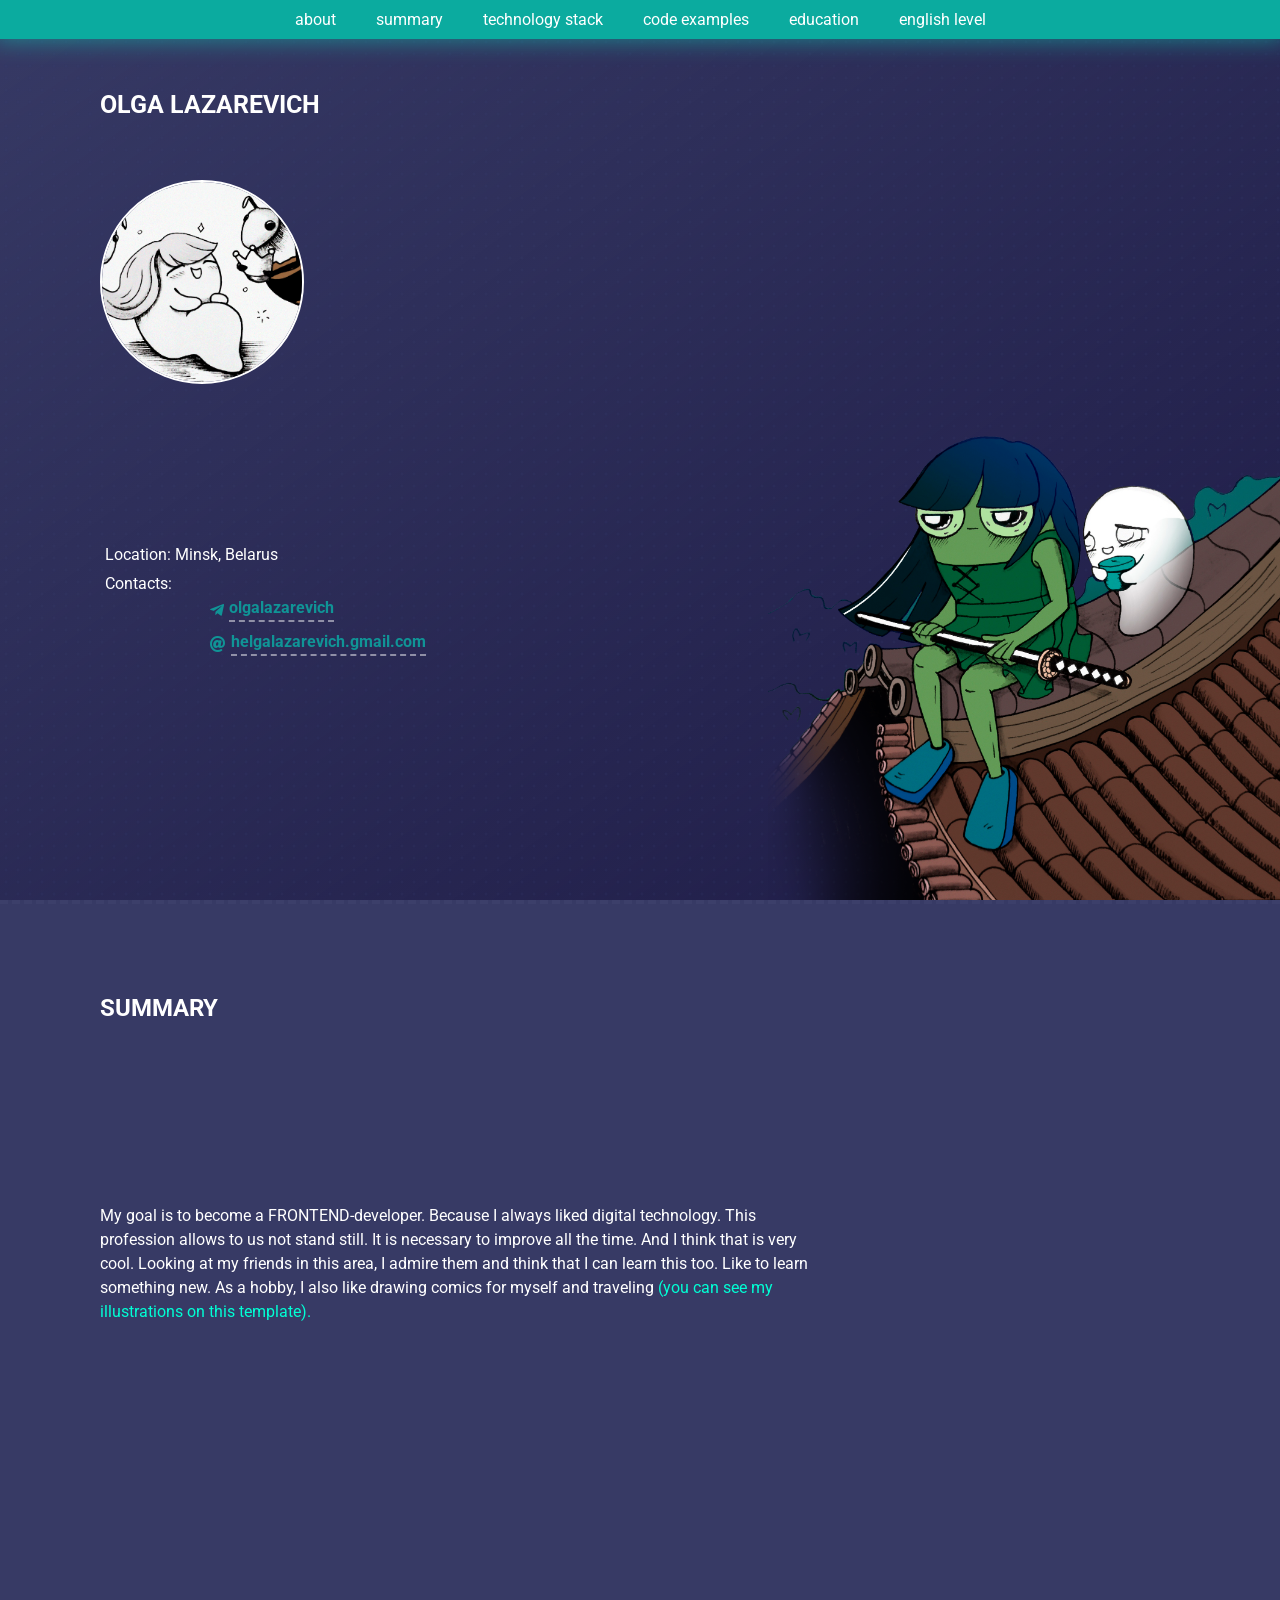
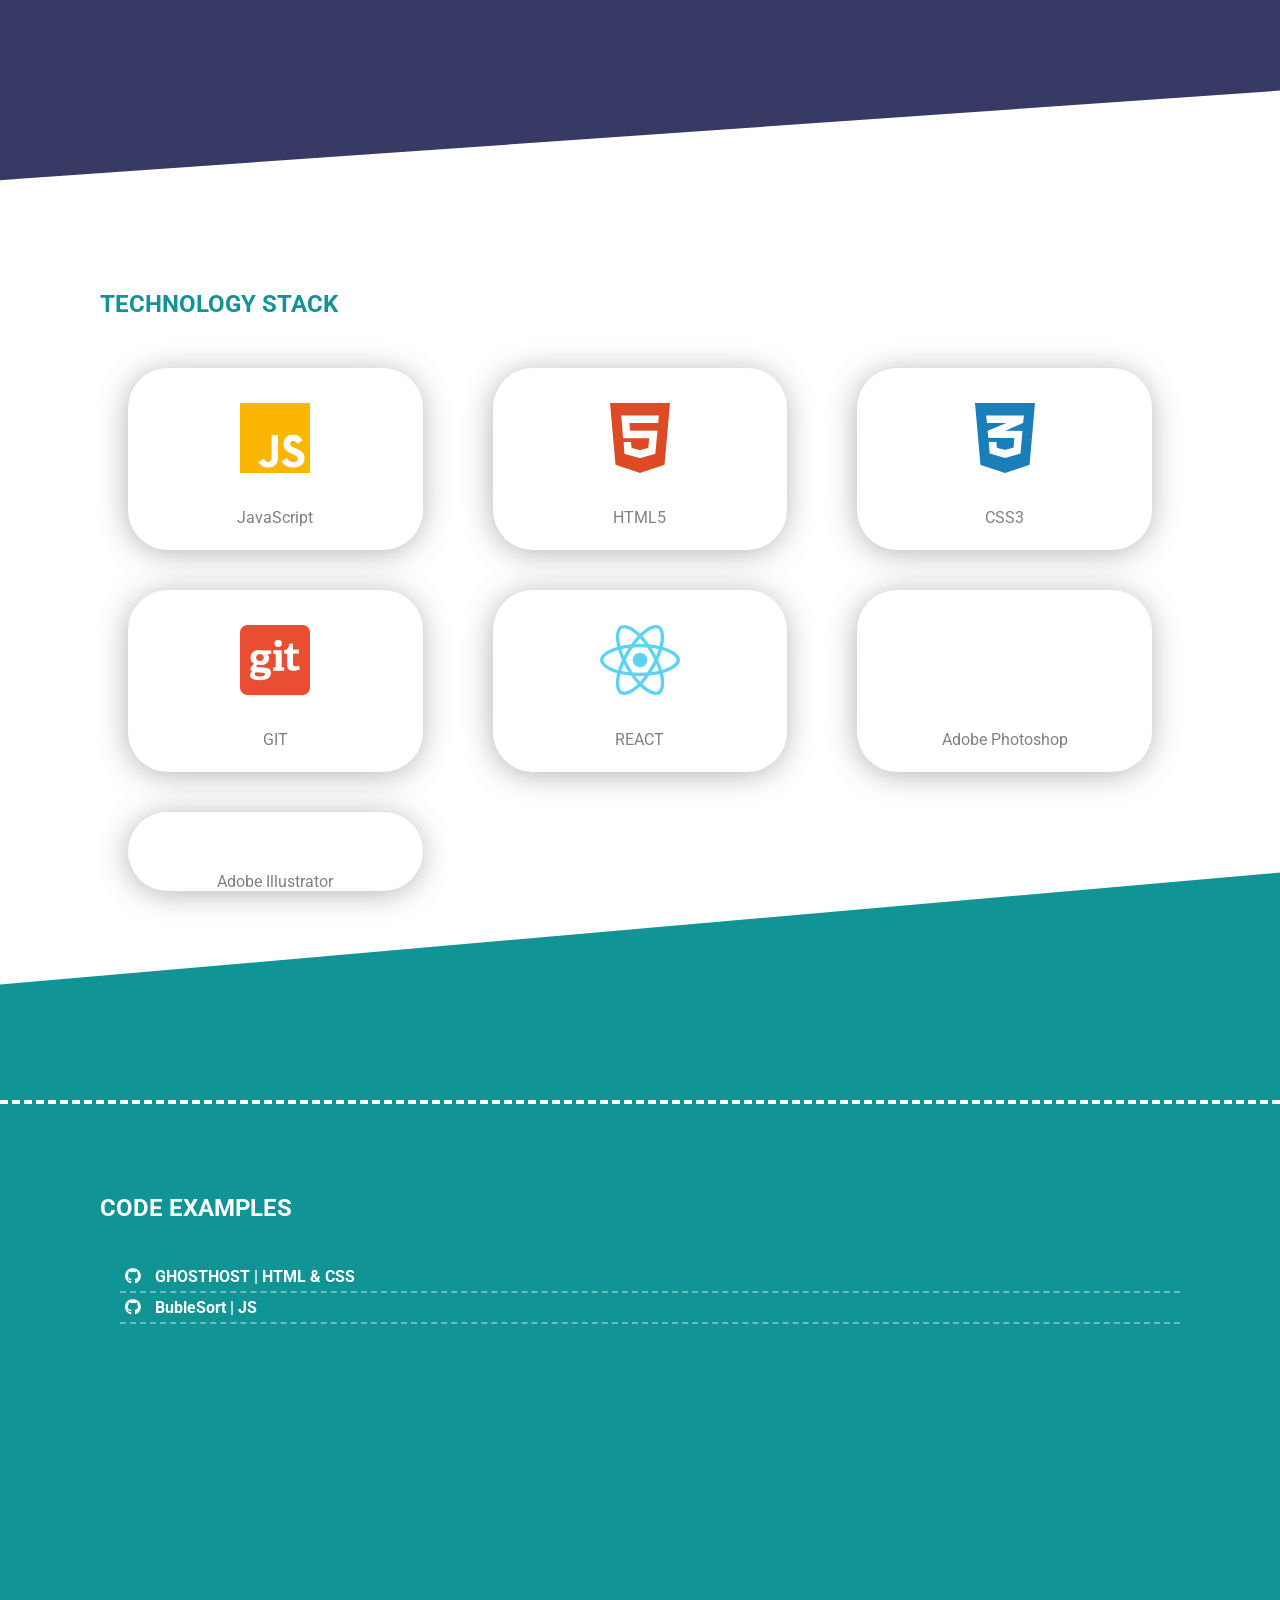
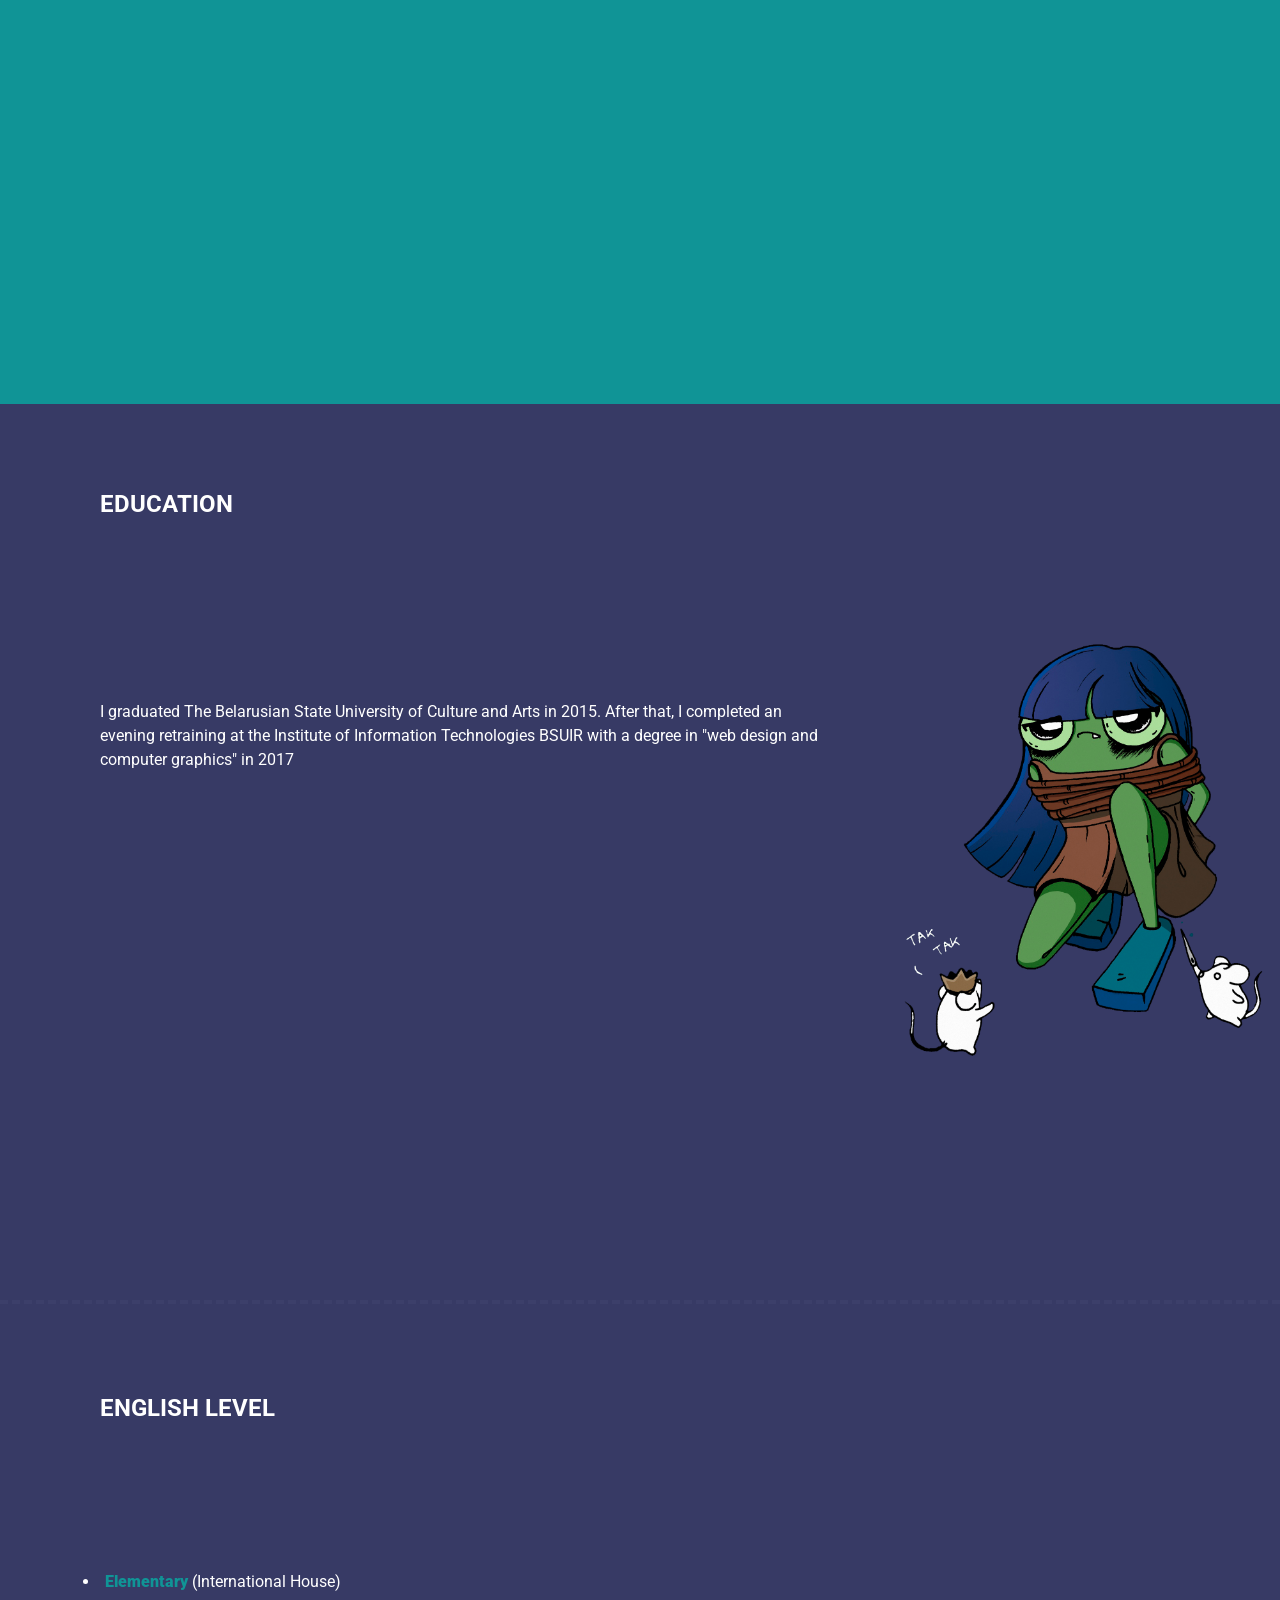
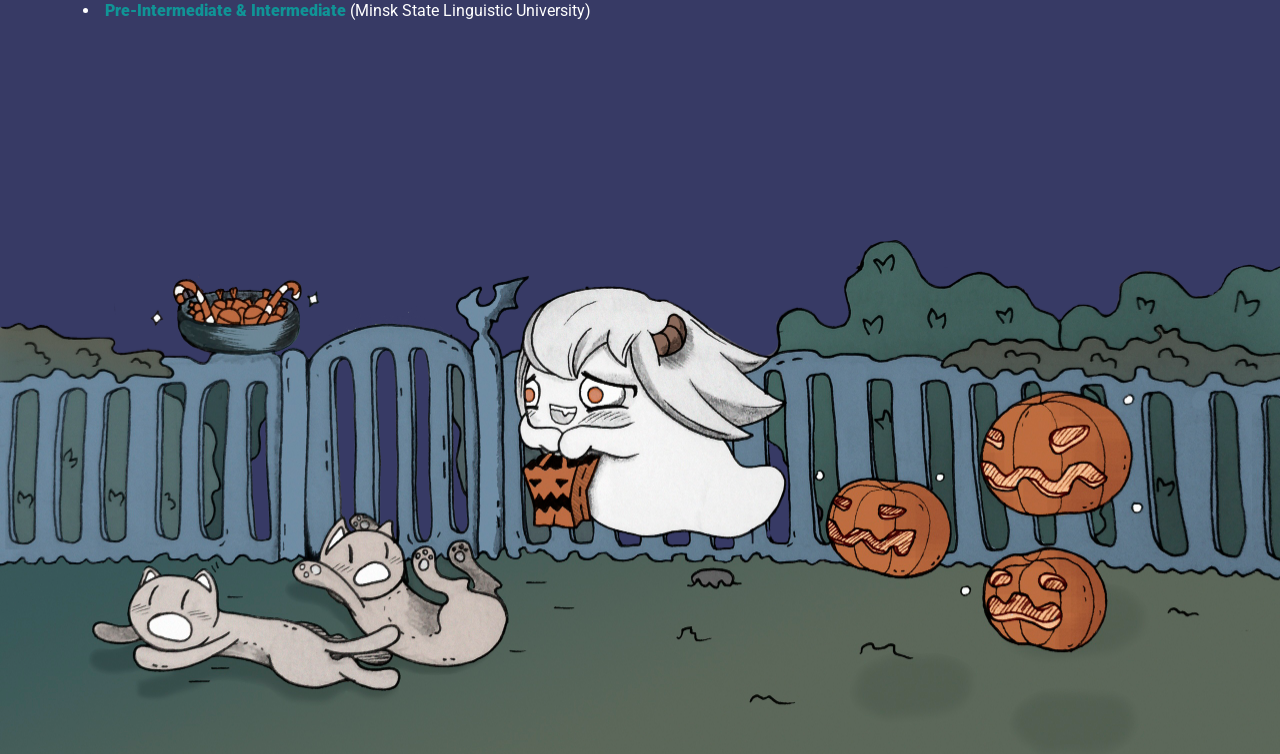
==== commit 47724b4b: "style: change fonts" ====
--- a/index.html
+++ b/index.html
@@ -5,7 +5,7 @@
   <meta charset="UTF-8">
   <title>Document</title>
   <meta name="viewport" content="width=device-width, initial-scale=1">
-  <link href="https://fonts.googleapis.com/css?family=Michroma|Open+Sans:400,700" rel="stylesheet">
+ <link href="https://fonts.googleapis.com/css?family=Roboto:300,400,700" rel="stylesheet">
   <link rel="stylesheet" href="css/main.css">
   <link rel="stylesheet" href="https://use.fontawesome.com/releases/v5.7.0/css/all.css" integrity="sha384-lZN37f5QGtY3VHgisS14W3ExzMWZxybE1SJSEsQp9S+oqd12jhcu+A56Ebc1zFSJ" crossorigin="anonymous">
   <link rel="stylesheet" href="https://use.fontawesome.com/releases/v5.7.2/css/all.css" integrity="sha384-fnmOCqbTlWIlj8LyTjo7mOUStjsKC4pOpQbqyi7RrhN7udi9RwhKkMHpvLbHG9Sr" crossorigin="anonymous">
--- a/css/main.css
+++ b/css/main.css
@@ -1,458 +1,460 @@
 * {
-  margin: 0;
-  padding: 0;
-/*  font-family: sans-serif;*/
-  list-style: none;
-  text-decoration: none;
+    margin: 0;
+    padding: 0;
+    list-style: none;
+    text-decoration: none;
 }
 
 body {
-  min-height: 100vh;
-  background: #373a65;
-  color: white;
-  font-family: 'Open Sans', sans-serif;
+    min-height: 100vh;
+    background: #373a65;
+    color: white;
+    font-family: 'Roboto', sans-serif;
 }
 
 body:after {
-  content: '';
-  position: fixed;
-  top: 0px;
-  display: block;
-  width: 100%;
-  height: 100%;
-  background-image: url(../img/i.png);
-  background-size: 12px;
-  opacity: 0.5;
-  z-index: 0;
+    content: '';
+    position: fixed;
+    top: 0px;
+    display: block;
+    width: 100%;
+    height: 100%;
+    background-image: url(../img/i.png);
+    background-size: 12px;
+    opacity: 0.5;
+    z-index: 0;
 }
 
 body:before {
-  content: '';
-  position: fixed;
-  top: 0px;
-  display: block;
-  width: 100%;
-  height: 100%;
-  background: linear-gradient(to top left, #1e1b46, rgba(55, 58, 101, 0));
-  z-index: 0;
+    content: '';
+    position: fixed;
+    top: 0px;
+    display: block;
+    width: 100%;
+    height: 100%;
+    background: linear-gradient(to top left, #1e1b46, rgba(55, 58, 101, 0));
+    z-index: 0;
 }
 
 .main-menu {
-  background: #0bab9f;
-  position: fixed;
-  right: 0px;
-  width: 100%;
-  display: flex;
-  justify-content: center;
-  margin: auto;
-  z-index: 5000;
-  overflow: hidden;
-  box-sizing: border-box;
-  -webkit-box-shadow: 0px -5px 24px 6px rgba(0, 0, 0, 0.58);
-  -moz-box-shadow: 0px -5px 24px 6px rgba(0, 0, 0, 0.58);
-  box-shadow: 0px -5px 24px 6px rgba(0, 255, 213, 0.41);
+    background: #0bab9f;
+    position: fixed;
+    right: 0px;
+    width: 100%;
+    display: flex;
+    justify-content: center;
+    margin: auto;
+    z-index: 5000;
+    overflow: hidden;
+    box-sizing: border-box;
+    -webkit-box-shadow: 0px -5px 24px 6px rgba(0, 0, 0, 0.58);
+    -moz-box-shadow: 0px -5px 24px 6px rgba(0, 0, 0, 0.58);
+    box-shadow: 0px -5px 24px 6px rgba(0, 255, 213, 0.41);
 }
 
 .main-menu a {
-  color: white;
-  display: inline-block;
-  padding: 10px 20px;
-  position: relative;
-  overflow: hidden;
-  font-family: 'Open Sans', sans-serif;
+    color: white;
+    display: inline-block;
+    padding: 10px 20px;
+    position: relative;
+    overflow: hidden;
+    font-family: 'Roboto', sans-serif;
 }
 
 .main-menu a:hover:after {
-  position: absolute;
-  bottom: 0px;
-  left: 0px;
-  content: '';
-  display: block;
-  background: #00ffd5;
-  width: 100%;
-  height: 5px;
+    position: absolute;
+    bottom: 0px;
+    left: 0px;
+    content: '';
+    display: block;
+    background: #00ffd5;
+    width: 100%;
+    height: 5px;
 }
 
 .select-section {
-  position: absolute;
-  top: 0px;
-}
-
+    position: absolute;
+    top: 0px;
+}
 
 .wrapper {
-  display: grid;
-  grid-template-rows: 100vh 100vh auto 100vh 100vh 100vh;
+    display: grid;
+    grid-template-rows: 100vh 100vh auto 100vh 100vh 100vh;
 }
 
 .section {
-  position: relative;
-  padding: 0px 100px;
-  z-index: 100;
-  height: 100vh;
-  overflow: hidden;
+    position: relative;
+    padding: 0px 100px;
+    z-index: 100;
+    height: 100vh;
+    overflow: hidden;
 }
 
 .section_title {
-  margin-top: 90px;
-  text-transform: uppercase;
-  font-family: 'Michroma', sans-serif;
+    margin-top: 90px;
+    text-transform: uppercase;
+    font-family: 'Roboto', sans-serif;
+    font-weight: bold;
 }
 
 .section_home {
-  position: relative;
-  display: grid;
-  grid-template-rows: auto auto;
-  grid-template-columns: 1fr 1fr 1fr;
-  grid-template-rows: 1fr 2fr 2fr;
-  grid-template-areas: "h2 h2 h2" "img . ." "ul . .";
-  background-image: url(../img/img1.png);
-  background-size: 40%;
-  background-repeat: no-repeat;
-  background-position: right bottom;
+    position: relative;
+    display: grid;
+    grid-template-rows: auto auto;
+    grid-template-columns: 1fr 1fr 1fr;
+    grid-template-rows: 1fr 2fr 2fr;
+    grid-template-areas: "h2 h2 h2" "img . ." "ul . .";
+    background-image: url(../img/img1.png);
+    background-size: 40%;
+    background-repeat: no-repeat;
+    background-position: right bottom;
 }
 
 .section_avatar {
-  border: 2px solid white;
-  border-radius: 50%;
-  margin: 0px;
-  padding: 0px;
-  grid-area: img;
+    border: 2px solid white;
+    border-radius: 50%;
+    margin: 0px;
+    padding: 0px;
+    grid-area: img;
 }
 
 .section_home .section_title {
-  grid-area: h2;
-  margin-bottom: 40px;
-  font-size: 25px;
+    grid-area: h2;
+    margin-bottom: 40px;
+    font-size: 25px;
 }
 
 .section_home ul {
-  grid-area: ul;
+    grid-area: ul;
 }
 
 .section_home li {
-  padding: 5px;
+    padding: 5px;
 }
 
 .contact {
-  margin-left: 100px;
+    margin-left: 100px;
 }
 
 .contact li {
-  display: flex;
-  align-items: center;
-  color: #109496;
-  
+    display: flex;
+    align-items: center;
+    color: #109496;
 }
 
 .contact li i {
-  padding-right: 5px;
+    padding-right: 5px;
 }
 
 .contact a {
-  color: #109496;
-  border-bottom: 2px dashed rgba(255, 255, 255, 0.48);
-  padding-bottom: 3px;
-  font-weight: bold;
-}
-
+    color: #109496;
+    border-bottom: 2px dashed rgba(255, 255, 255, 0.48);
+    padding-bottom: 3px;
+    font-weight: bold;
+}
 
 .section_summary {
-  display: grid;
-  grid-template-columns: 2fr 1fr;
-  grid-template-rows: 1fr 2fr;
-  border-top: 4px dashed #3c3f6a;
-  grid-template-areas: "h h" "p .";
+    display: grid;
+    grid-template-columns: 2fr 1fr;
+    grid-template-rows: 1fr 2fr;
+    border-top: 4px dashed #3c3f6a;
+    grid-template-areas: "h h" "p .";
 }
 
 .section_summary h2 {
-  grid-area: h;
+    grid-area: h;
 }
 
 .section_summary p {
-  grid-area: p;
-  line-height: 1.5;
+    grid-area: p;
+    line-height: 1.5;
 }
 
 .section_summary p span {
-  color: #00ffd5;
+    color: #00ffd5;
 }
 
 .section_summary:before {
-  position: absolute;
-  bottom: -92%;
-  left: 0px;
-  content: '';
-  display: block;
-  background: white;
-  width: 110%;
-  height: 100%;
-  transform: rotate(-4deg);
-  z-index: 2000;
+    position: absolute;
+    bottom: -92%;
+    left: 0px;
+    content: '';
+    display: block;
+    background: white;
+    width: 110%;
+    height: 100%;
+    transform: rotate(-4deg);
+    z-index: 2000;
 }
 
 .section_skills {
-  position: relative;
-  background: white;
-  color: #109496;
-  border-color: white;
-  height: 900px;
+    position: relative;
+    background: white;
+    color: #109496;
+    border-color: white;
+    height: 900px;
 }
 
 .section_skills:after {
-  position: absolute;
-  bottom: -80%;
-  left: -10px;
-  content: '';
-  display: block;
-  background: #109496;
-  background-size: 12px;
-  background-blend-mode: exclusion;
-  width: 120%;
-  height: 100%;
-  transform: rotate(-5deg);
-  z-index: 0;
+    position: absolute;
+    bottom: -80%;
+    left: -10px;
+    content: '';
+    display: block;
+    background: #109496;
+    background-size: 12px;
+    background-blend-mode: exclusion;
+    width: 120%;
+    height: 100%;
+    transform: rotate(-5deg);
+    z-index: 0;
 }
 
 .skills {
-  max-width: 1024px;
-  position: relative;
-  margin: auto;
-  margin-top: 50px;
-  display: grid;
-  grid-template-columns: 1fr 1fr 1fr;
-  column-gap: 70px;
-  grid-row-gap: 40px;
-  z-index: 1000;
+    max-width: 1024px;
+    position: relative;
+    margin: auto;
+    margin-top: 50px;
+    display: grid;
+    grid-template-columns: 1fr 1fr 1fr;
+    column-gap: 70px;
+    grid-row-gap: 40px;
+    z-index: 1000;
 }
 
 .skills-li {
-  overflow: hidden;
-  background: white;
-  display: grid;
-  grid-template-columns: 1fr;
-  grid-template-rows: 1fr 0.3fr;
-  justify-content: center;
-  box-shadow: -1px 3px 33px -3px rgba(0, 0, 0, 0.35);
-  border-radius: 40px;
-  box-sizing: border-box;
-  cursor: pointer;
+    overflow: hidden;
+    background: white;
+    display: grid;
+    grid-template-columns: 1fr;
+    grid-template-rows: 1fr 0.3fr;
+    justify-content: center;
+    box-shadow: -1px 3px 33px -3px rgba(0, 0, 0, 0.35);
+    border-radius: 40px;
+    box-sizing: border-box;
+    cursor: pointer;
 }
 
 .skills-js:hover {
-  box-shadow: -1px 3px 33px -3px #fbb603;
+    box-shadow: -1px 3px 33px -3px #fbb603;
 }
 
 .skills-html5:hover {
-  box-shadow: -1px 3px 33px -3px #dd4a26;
+    box-shadow: -1px 3px 33px -3px #dd4a26;
 }
 
 .skills-css3:hover {
-  box-shadow: -1px 3px 33px -3px #1a7eb8;
+    box-shadow: -1px 3px 33px -3px #1a7eb8;
 }
 
 .skills-git:hover {
-  box-shadow: -1px 3px 33px -3px #e94e32;
+    box-shadow: -1px 3px 33px -3px #e94e32;
 }
 
 .skills-react:hover {
-  box-shadow: -1px 3px 33px -3px #5dd3f3;
+    box-shadow: -1px 3px 33px -3px #5dd3f3;
 }
 
 .skills-adobeps:hover {
-  box-shadow: -1px 3px 33px -3px #29c6eb;
+    box-shadow: -1px 3px 33px -3px #29c6eb;
 }
 
 .skills-adobei:hover {
-  box-shadow: -1px 3px 33px -3px #f67802;
-  ;
+    box-shadow: -1px 3px 33px -3px #f67802;
+    ;
 }
 
 .skills-li div {
-  display: grid;
-  justify-content: center;
+    display: grid;
+    justify-content: center;
 }
 
 .skills i {
-  font-size: 5em;
-  padding: 30px 0px;
+    font-size: 5em;
+    padding: 30px 0px;
 }
 
 .skills p {
-  color: gray;
+    color: gray;
 }
 
 .skills .fa-js {
-  color: #fbb603;
+    color: #fbb603;
 }
 
 .skills .fa-html5 {
-  color: #dd4a26;
+    color: #dd4a26;
 }
 
 .skills .fa-css3-alt {
-  color: #1a7eb8;
+    color: #1a7eb8;
 }
 
 .skills .fa-git-square {
-  color: #e94e32;
+    color: #e94e32;
 }
 
 .skills .fa-react {
-  color: #5dd3f3;
+    color: #5dd3f3;
 }
 
 .fa-adobe {
-  color: #29c6eb;
+    color: #29c6eb;
 }
 
 .fa-adobe-i {
-  color: #f67802;
+    color: #f67802;
 }
 
 .section_education {
-  background-image: url(../img/img3.png);
-  background-size: 30%;
-  background-repeat: no-repeat;
-  background-position: right center;
-  display: grid;
-  grid-template-columns: 2fr 1fr;
-  grid-template-rows: 1fr 2fr;
-  grid-template-areas: "h h" "p .";
+    background-image: url(../img/img3.png);
+    background-size: 30%;
+    background-repeat: no-repeat;
+    background-position: right center;
+    display: grid;
+    grid-template-columns: 2fr 1fr;
+    grid-template-rows: 1fr 2fr;
+    grid-template-areas: "h h" "p .";
 }
 
 .section_education h2 {
-  grid-area: h;
+    grid-area: h;
 }
 
 .section_education p {
-  grid-area: p;
-  line-height: 1.5;
+    grid-area: p;
+    line-height: 1.5;
 }
 
 .section_english-level {
-  background-image: url(../img/img2.png);
-  background-size: 100%;
-  background-repeat: no-repeat;
-  background-position: center bottom;
-  border-bottom: none;
-  border-top: 4px dashed #3c3f6a;
-  display: grid;
-  grid-template-columns: 2fr 1fr;
-  grid-template-rows: 1fr 3fr;
-  border-top: 4px dashed #3c3f6a;
-  grid-template-areas: "h h" "ul .";
-  height: calc(100vh + 150px);
+    background-image: url(../img/img2.png);
+    background-size: 100%;
+    background-repeat: no-repeat;
+    background-position: center bottom;
+    border-bottom: none;
+    border-top: 4px dashed #3c3f6a;
+    display: grid;
+    grid-template-columns: 2fr 1fr;
+    grid-template-rows: 1fr 3fr;
+    border-top: 4px dashed #3c3f6a;
+    grid-template-areas: "h h" "ul .";
+    height: calc(100vh + 150px);
 }
 
 .section_english-level h2 {
-  grid-area: h;
+    grid-area: h;
 }
 
 .section_english-level ul {
-  grid-area: ul;
+    grid-area: ul;
 }
 
 .section_english-level li {
-  list-style: disc;
-  padding: 5px;
+    list-style: disc;
+    padding: 5px;
 }
 
 .section_english-level li span {
-  color: #109496;
-  font-weight: 900;
+    color: #109496;
+    font-weight: 900;
 }
 
 .section_code-examples {
-  position: relative;
-  border-top: 4px dashed white;
-  background: #109496;
+    position: relative;
+    border-top: 4px dashed white;
+    background: #109496;
 }
 
 .examples {
-  margin-top: 40px;
-  font-family: 'Overpass', sans-serif;
+    margin-top: 40px;
+    font-family: 'Roboto', sans-serif;
 }
 
 .examples li {
-  margin-left: 20px;
+    margin-left: 20px;
 }
 
 .examples i {
-  margin-right: 10px;
-  color: rgb(255, 255, 255);
+    margin-right: 10px;
+    color: rgb(255, 255, 255);
 }
 
 .examples li>a {
-  display: block;
-  font-weight: bold;
-  padding: 5px;
-  border-bottom: 2px dashed rgba(255, 255, 255, 0.38);
+    display: block;
+    font-weight: bold;
+    padding: 5px;
+    border-bottom: 2px dashed rgba(255, 255, 255, 0.38);
+    color: white;
 }
 
 @media screen and (max-width: 800px) {
-  .section {
-    padding: 0px 50px;
-  }
-  .skills {
-    grid-template-columns: 1fr 1fr;
-  }
-  .section_skills {
-    height: 1100px;
-  }
-  .section_english-level {
-    height: calc(100vh);
-  }
-  .section_summary {
-    grid-template-areas: "h h" "p p";
-  }
-  .section_home {
-    grid-template-areas: "h2 h2 h2" "img . ." "ul . .";
-  }
-  .section_home h2 {
-    font-size: 25px;
-    margin-bottom: 20px;
-  }
+    .section {
+        padding: 0px 50px;
+    }
+    .skills {
+        grid-template-columns: 1fr 1fr;
+    }
+    .section_skills {
+        height: 1100px;
+    }
+    .section_english-level {
+        height: calc(100vh);
+    }
+    .section_summary {
+        grid-template-areas: "h h" "p p";
+    }
+    .section_home {
+        grid-template-areas: "h2 h2 h2" "img . ." "ul . .";
+    }
+    .section_home h2 {
+        font-size: 25px;
+        margin-bottom: 20px;
+    }
 }
 
 @media screen and (max-width: 600px) {
-  .skills {
-    grid-template-columns: 1fr;
-  }
-  .section_skills {
-    height: 1750px;
-  }
-  .section {
-    padding: 0px 50px;
-  }
-  .section_english-level {
-    height: calc(100vh);
-  }
-  .section_home {
-    grid-template-areas: "h2 h2 h2" "img .  ." "ul . .";
-  }
-  .section_home h2 {
-    margin-bottom: 20px;
-  }
-  .main-menu {
-    display: grid;
-    grid-template-columns: 1fr 1fr 1fr;
-    justify-content: center;
-  }
-  .main-menu a {
-    padding: 5px 20px;
-    list-style: circle;
-    font-size: 0.8em;
-    text-align: center;
-  }
-  .section_english-level {
-    grid-template-areas: "h h" "ul ul";
-  }
-  .section_education {
-    background-size: 40%;
-    background-position: right 90%;
-    grid-template-areas: "h h" "p p";
-  }
-  .section_summary {
-    grid-template-areas: "h h" "p p";
-  }
+    .skills {
+        grid-template-columns: 1fr;
+    }
+    .section_skills {
+        height: 1750px;
+    }
+    .section {
+        padding: 0px 30px;
+    }
+    .section_english-level {
+        height: calc(100vh);
+    }
+    .section_home {
+        grid-template-areas: "h2 h2 h2" "img .  ." "ul . .";
+    }
+    .section_home h2 {
+        margin-bottom: 20px;
+    }
+    .contact {
+        margin-top: 10px;
+        margin-left: 0px;
+    }
+    .main-menu {
+        display: grid;
+        grid-template-columns: 1fr 1fr 1fr;
+        justify-content: center;
+    }
+    .main-menu a {
+        padding: 5px 20px;
+        list-style: circle;
+        font-size: 0.8em;
+        text-align: center;
+    }
+    .section_english-level {
+        grid-template-areas: "h h" "ul ul";
+    }
+    .section_education {
+        background-size: 40%;
+        background-position: right 90%;
+        grid-template-areas: "h h" "p p";
+    }
+    .section_summary {
+        grid-template-areas: "h h" "p p";
+    }
 }
